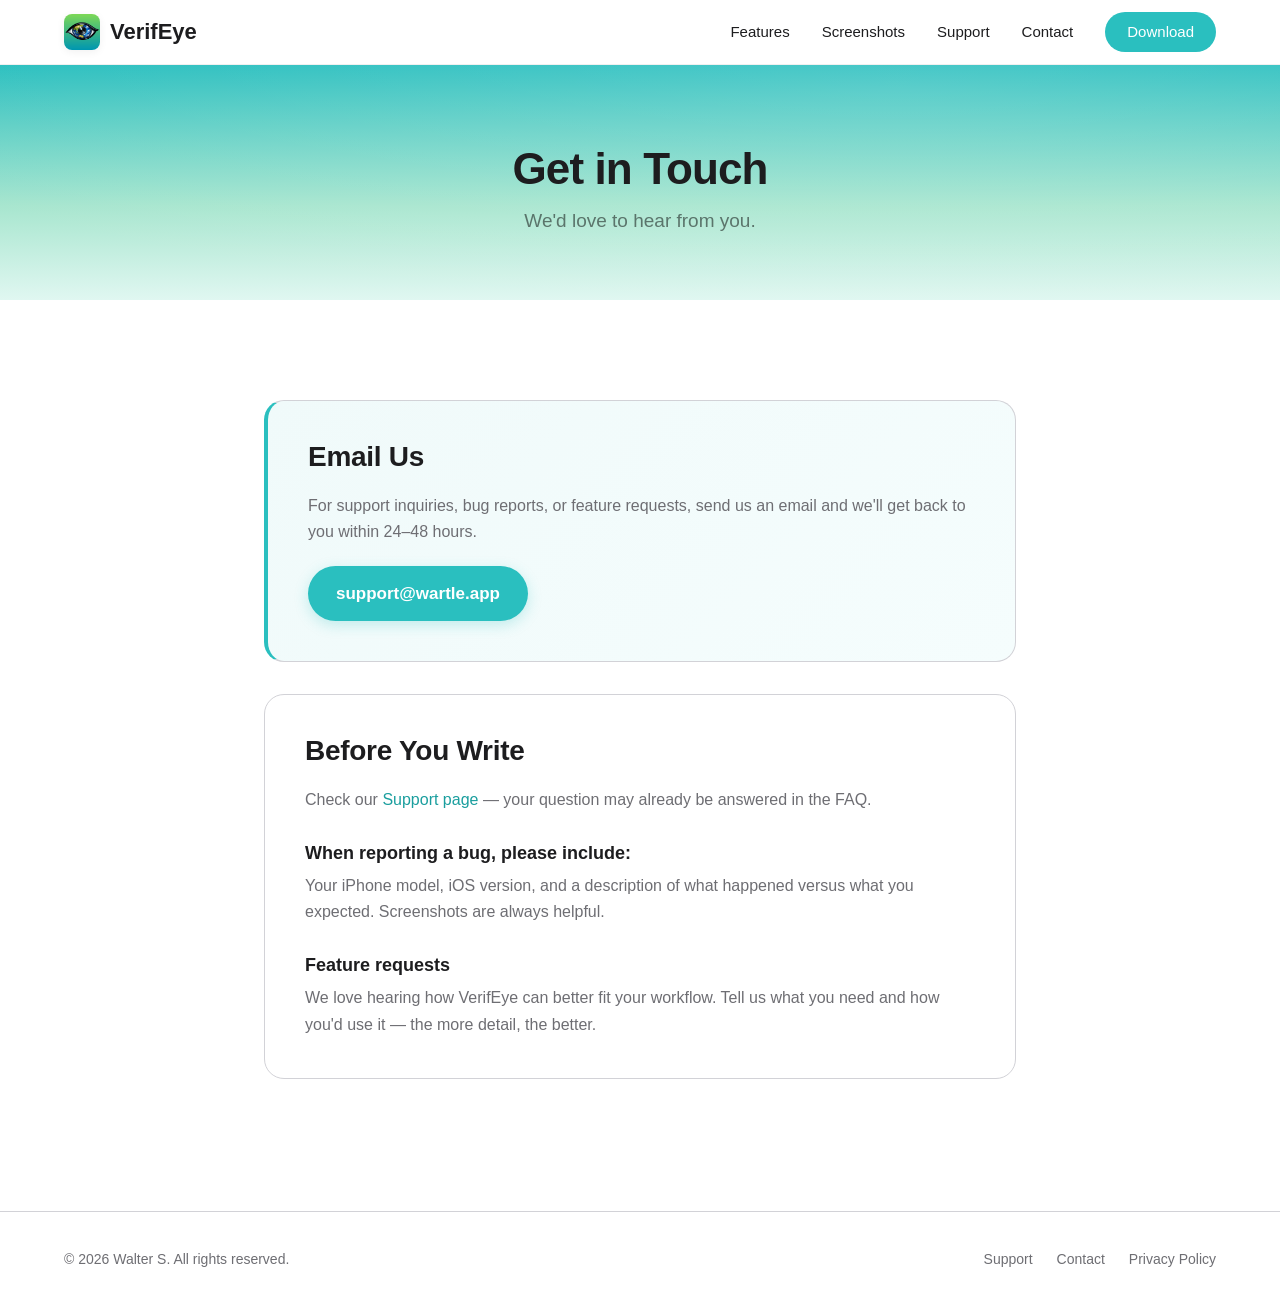
==== contact.html @ 5cfbc455 "Add VerifEye GitHub Pages site Landing page with hero, features grid, use cases, screenshot showcase" ====
<!DOCTYPE html>
<html lang="en">
<head>
    <meta charset="UTF-8">
    <meta name="viewport" content="width=device-width, initial-scale=1.0">
    <title>Contact — VerifEye</title>
    <meta name="description" content="Get in touch with the VerifEye team for support, bug reports, or feature requests.">
    <link rel="icon" type="image/png" href="images/icons/VerifEye AppIcon.png">
    <link rel="apple-touch-icon" href="images/icons/VerifEye AppIcon.png">
    <link rel="stylesheet" href="css/styles.css">
</head>
<body>

    <!-- Header -->
    <header class="header">
        <div class="header__inner">
            <a href="index.html" class="header__logo">
                <img src="images/icons/VerifEye AppIcon.png" alt="VerifEye icon">
                VerifEye
            </a>
            <nav class="header__nav">
                <a href="index.html#features">Features</a>
                <a href="index.html#showcase">Screenshots</a>
                <a href="support.html">Support</a>
                <a href="contact.html">Contact</a>
                <a href="index.html#download" class="header__cta">Download</a>
            </nav>
            <button class="header__hamburger" aria-label="Menu">
                <span></span>
                <span></span>
                <span></span>
            </button>
        </div>
    </header>

    <!-- Page Header -->
    <section class="page-header">
        <h1>Get in Touch</h1>
        <p>We'd love to hear from you.</p>
    </section>

    <!-- Content -->
    <section class="section">
        <div class="container--narrow">

            <div class="content-card contact-card fade-in">
                <h2>Email Us</h2>
                <p>For support inquiries, bug reports, or feature requests, send us an email and we'll get back to you within 24–48 hours.</p>
                <a href="mailto:support@wartle.app" class="btn btn-primary">support@wartle.app</a>
            </div>

            <div class="content-card fade-in">
                <h2>Before You Write</h2>
                <p>Check our <a href="support.html">Support page</a> — your question may already be answered in the FAQ.</p>
                <h3>When reporting a bug, please include:</h3>
                <p>Your iPhone model, iOS version, and a description of what happened versus what you expected. Screenshots are always helpful.</p>
                <h3>Feature requests</h3>
                <p>We love hearing how VerifEye can better fit your workflow. Tell us what you need and how you'd use it — the more detail, the better.</p>
            </div>

        </div>
    </section>

    <!-- Footer -->
    <footer class="footer">
        <div class="footer__inner">
            <p class="footer__copy">&copy; 2026 Walter S. All rights reserved.</p>
            <div class="footer__links">
                <a href="support.html">Support</a>
                <a href="contact.html">Contact</a>
                <a href="privacy.html">Privacy Policy</a>
            </div>
        </div>
    </footer>

    <script src="js/main.js"></script>
</body>
</html>
---- css/styles.css ----
/* ============================================
   VerifEye — GitHub Pages Site Styles
   ============================================ */

/* --- Design Tokens --- */
:root {
    --primary: #2ABFBF;
    --primary-dark: #1A9E9E;
    --primary-light: #7DD8C8;
    --accent: #F5C542;
    --gradient-hero: linear-gradient(180deg, #2ABFBF 0%, #58D5A8 40%, #A8E6CF 70%, #E0F7F1 100%);
    --gradient-cta: linear-gradient(135deg, #1A9E9E 0%, #2ABFBF 50%, #58D5A8 100%);
    --gradient-page: linear-gradient(180deg, #2ABFBF 0%, #A8E6CF 60%, #E0F7F1 100%);
    --text: #1d1d1f;
    --text-secondary: #6e6e73;
    --bg: #ffffff;
    --bg-secondary: #f5f5f7;
    --card-bg: #ffffff;
    --border: #d2d2d7;
    --max-width: 1200px;
    --content-width: 800px;
    --radius-sm: 12px;
    --radius-md: 20px;
    --radius-lg: 24px;
    --glass-bg: rgba(255, 255, 255, 0.72);
    --glass-blur: saturate(180%) blur(20px);
    --font: -apple-system, BlinkMacSystemFont, 'SF Pro Display', 'Segoe UI', Roboto, Helvetica, Arial, sans-serif;
    --shadow-sm: 0 2px 8px rgba(0, 0, 0, 0.06);
    --shadow-md: 0 8px 30px rgba(0, 0, 0, 0.1);
    --shadow-lg: 0 20px 60px rgba(0, 0, 0, 0.15);
    --shadow-glow: 0 0 40px rgba(42, 191, 191, 0.2);
}

/* --- Reset & Base --- */
*, *::before, *::after {
    box-sizing: border-box;
    margin: 0;
    padding: 0;
}

html {
    scroll-behavior: smooth;
}

body {
    font-family: var(--font);
    color: var(--text);
    background: var(--bg);
    line-height: 1.6;
    -webkit-font-smoothing: antialiased;
    -moz-osx-font-smoothing: grayscale;
    overflow-x: hidden;
}

img {
    max-width: 100%;
    height: auto;
    display: block;
}

a {
    color: var(--primary-dark);
    text-decoration: none;
    transition: color 0.3s, opacity 0.3s;
}

a:hover {
    opacity: 0.8;
}

/* --- Typography --- */
h1 {
    font-size: 56px;
    font-weight: 700;
    letter-spacing: -0.02em;
    line-height: 1.08;
}

h2 {
    font-size: 40px;
    font-weight: 700;
    letter-spacing: -0.01em;
    line-height: 1.15;
}

h3 {
    font-size: 22px;
    font-weight: 600;
    line-height: 1.3;
}

h4 {
    font-size: 18px;
    font-weight: 600;
    line-height: 1.4;
}

p {
    font-size: 17px;
    line-height: 1.65;
}

.text-secondary {
    color: var(--text-secondary);
}

/* --- Scroll Reveal Animation --- */
.fade-in {
    opacity: 0;
    transform: translateY(30px);
    transition: opacity 0.8s ease-out, transform 0.8s ease-out;
}

.fade-in.visible {
    opacity: 1;
    transform: translateY(0);
}

/* Stagger children */
.stagger-children .fade-in:nth-child(1) { transition-delay: 0s; }
.stagger-children .fade-in:nth-child(2) { transition-delay: 0.1s; }
.stagger-children .fade-in:nth-child(3) { transition-delay: 0.2s; }
.stagger-children .fade-in:nth-child(4) { transition-delay: 0.3s; }
.stagger-children .fade-in:nth-child(5) { transition-delay: 0.4s; }
.stagger-children .fade-in:nth-child(6) { transition-delay: 0.5s; }

/* --- Layout --- */
.container {
    max-width: var(--max-width);
    margin: 0 auto;
    padding: 0 24px;
}

.container--narrow {
    max-width: var(--content-width);
    margin: 0 auto;
    padding: 0 24px;
}

.section {
    padding: 100px 0;
}

/* --- Header --- */
.header {
    position: sticky;
    top: 0;
    z-index: 100;
    background: var(--glass-bg);
    -webkit-backdrop-filter: var(--glass-blur);
    backdrop-filter: var(--glass-blur);
    border-bottom: 1px solid rgba(0, 0, 0, 0.06);
    transition: box-shadow 0.3s, border-color 0.3s;
}

.header.scrolled {
    box-shadow: 0 1px 16px rgba(0, 0, 0, 0.1);
    border-bottom-color: transparent;
}

.header__inner {
    display: flex;
    align-items: center;
    justify-content: space-between;
    height: 64px;
    max-width: var(--max-width);
    margin: 0 auto;
    padding: 0 24px;
}

.header__logo {
    font-size: 22px;
    font-weight: 700;
    color: var(--text);
    display: flex;
    align-items: center;
    gap: 10px;
}

.header__logo:hover {
    opacity: 1;
}

.header__logo img {
    width: 36px;
    height: 36px;
    border-radius: 8px;
    box-shadow: var(--shadow-sm);
}

.header__nav {
    display: flex;
    align-items: center;
    gap: 32px;
}

.header__nav a {
    font-size: 15px;
    font-weight: 500;
    color: var(--text);
    position: relative;
}

.header__nav a:not(.header__cta)::after {
    content: '';
    position: absolute;
    bottom: -4px;
    left: 0;
    width: 0;
    height: 2px;
    background: var(--primary);
    border-radius: 1px;
    transition: width 0.3s;
}

.header__nav a:not(.header__cta):hover::after {
    width: 100%;
}

.header__nav a:hover {
    color: var(--primary-dark);
    opacity: 1;
}

.header__cta {
    background: var(--primary);
    color: #fff !important;
    padding: 8px 22px;
    border-radius: 980px;
    font-size: 15px;
    font-weight: 600;
    transition: background 0.3s, transform 0.2s, box-shadow 0.3s;
}

.header__cta:hover {
    background: var(--primary-dark);
    opacity: 1 !important;
    transform: scale(1.04);
    box-shadow: 0 4px 16px rgba(42, 191, 191, 0.3);
}

/* Hamburger */
.header__hamburger {
    display: none;
    flex-direction: column;
    gap: 5px;
    cursor: pointer;
    background: none;
    border: none;
    padding: 4px;
}

.header__hamburger span {
    display: block;
    width: 22px;
    height: 2px;
    background: var(--text);
    border-radius: 2px;
    transition: transform 0.3s, opacity 0.3s;
}

/* --- Hero --- */
.hero {
    background: var(--gradient-hero);
    text-align: center;
    padding: 100px 24px 80px;
    overflow: hidden;
    position: relative;
}

.hero::before {
    content: '';
    position: absolute;
    top: -50%;
    left: -50%;
    width: 200%;
    height: 200%;
    background: radial-gradient(ellipse at 30% 20%, rgba(255, 255, 255, 0.2) 0%, transparent 60%);
    pointer-events: none;
}

.hero__badge {
    display: inline-flex;
    align-items: center;
    gap: 8px;
    background: rgba(255, 255, 255, 0.4);
    border: 1px solid rgba(255, 255, 255, 0.6);
    border-radius: 980px;
    padding: 6px 18px;
    font-size: 14px;
    font-weight: 600;
    color: var(--text);
    margin-bottom: 24px;
    backdrop-filter: blur(10px);
    -webkit-backdrop-filter: blur(10px);
}

.hero h1 {
    max-width: 720px;
    margin: 0 auto 20px;
    position: relative;
}

.hero__subtitle {
    font-size: 22px;
    color: rgba(0, 0, 0, 0.6);
    max-width: 580px;
    margin: 0 auto 44px;
    line-height: 1.5;
}

.hero__actions {
    display: flex;
    gap: 16px;
    justify-content: center;
    align-items: center;
    margin-bottom: 64px;
    flex-wrap: wrap;
}

.hero__image-wrapper {
    position: relative;
    display: inline-block;
}

.hero__image {
    max-width: 340px;
    margin: 0 auto;
    border-radius: var(--radius-lg);
    box-shadow: var(--shadow-lg), var(--shadow-glow);
    position: relative;
    z-index: 1;
}

.hero__image-glow {
    position: absolute;
    top: 10%;
    left: -20%;
    right: -20%;
    bottom: -10%;
    background: radial-gradient(ellipse, rgba(42, 191, 191, 0.25) 0%, transparent 70%);
    z-index: 0;
    filter: blur(40px);
}

/* --- Buttons --- */
.btn {
    display: inline-flex;
    align-items: center;
    justify-content: center;
    gap: 8px;
    padding: 14px 28px;
    border-radius: 980px;
    font-size: 17px;
    font-weight: 600;
    cursor: pointer;
    border: none;
    transition: all 0.3s;
    text-decoration: none;
}

.btn-primary {
    background: var(--primary);
    color: #fff;
    box-shadow: 0 4px 14px rgba(42, 191, 191, 0.25);
}

.btn-primary:hover {
    background: var(--primary-dark);
    opacity: 1;
    transform: translateY(-2px);
    box-shadow: 0 6px 20px rgba(42, 191, 191, 0.35);
}

.btn-secondary {
    background: rgba(255, 255, 255, 0.5);
    color: var(--text);
    border: 2px solid rgba(0, 0, 0, 0.15);
    backdrop-filter: blur(10px);
    -webkit-backdrop-filter: blur(10px);
}

.btn-secondary:hover {
    background: rgba(255, 255, 255, 0.8);
    border-color: rgba(0, 0, 0, 0.3);
    opacity: 1;
}

.btn-appstore {
    display: inline-block;
    transition: transform 0.3s, box-shadow 0.3s;
    border-radius: 13px;
}

.btn-appstore:hover {
    transform: scale(1.05);
    opacity: 1;
}

.btn-appstore img {
    height: 52px;
}

/* --- Features --- */
.features {
    background: var(--bg);
}

.features__heading {
    text-align: center;
    margin-bottom: 64px;
}

.features__heading p {
    color: var(--text-secondary);
    margin-top: 12px;
    font-size: 19px;
}

.features__grid {
    display: grid;
    grid-template-columns: repeat(auto-fit, minmax(320px, 1fr));
    gap: 20px;
}

.feature-card {
    background: var(--card-bg);
    border: 1px solid var(--border);
    border-radius: var(--radius-md);
    padding: 36px;
    transition: transform 0.4s ease, box-shadow 0.4s ease, border-color 0.4s ease;
    position: relative;
    overflow: hidden;
}

.feature-card::before {
    content: '';
    position: absolute;
    top: 0;
    left: 0;
    right: 0;
    height: 3px;
    background: linear-gradient(90deg, var(--primary), var(--primary-light));
    opacity: 0;
    transition: opacity 0.4s;
}

.feature-card:hover {
    transform: translateY(-6px);
    box-shadow: 0 16px 48px rgba(0, 0, 0, 0.1);
    border-color: rgba(42, 191, 191, 0.3);
}

.feature-card:hover::before {
    opacity: 1;
}

.feature-card__icon {
    font-size: 44px;
    margin-bottom: 18px;
    display: block;
}

.feature-card h3 {
    margin-bottom: 10px;
}

.feature-card p {
    color: var(--text-secondary);
    font-size: 15px;
    line-height: 1.65;
}

/* --- Use Cases --- */
.use-cases {
    background: var(--bg-secondary);
    position: relative;
}

.use-cases__heading {
    text-align: center;
    margin-bottom: 16px;
}

.use-cases__subtitle {
    text-align: center;
    color: var(--text-secondary);
    font-size: 19px;
    margin-bottom: 48px;
    max-width: 600px;
    margin-left: auto;
    margin-right: auto;
}

.use-cases__grid {
    display: flex;
    flex-wrap: wrap;
    gap: 12px;
    justify-content: center;
    max-width: 820px;
    margin: 0 auto;
}

.use-case-tag {
    background: var(--card-bg);
    border: 1px solid var(--border);
    border-radius: 980px;
    padding: 14px 26px;
    font-size: 15px;
    font-weight: 500;
    display: flex;
    align-items: center;
    gap: 10px;
    transition: all 0.3s;
    cursor: default;
}

.use-case-tag:hover {
    border-color: var(--primary);
    box-shadow: 0 4px 16px rgba(42, 191, 191, 0.15);
    transform: translateY(-2px);
    background: #f0fafa;
}

.use-case-tag__icon {
    font-size: 20px;
}

/* --- Screenshot Showcase --- */
.showcase {
    background: var(--bg);
}

.showcase__heading {
    text-align: center;
    margin-bottom: 64px;
}

.showcase__heading p {
    color: var(--text-secondary);
    margin-top: 12px;
    font-size: 19px;
}

.showcase__grid {
    display: grid;
    grid-template-columns: repeat(3, 1fr);
    gap: 40px;
    max-width: 960px;
    margin: 0 auto;
    align-items: start;
}

.showcase__item {
    text-align: center;
    transition: transform 0.4s ease;
}

.showcase__item:hover {
    transform: translateY(-8px);
}

.showcase__item img {
    width: 100%;
    max-width: 280px;
    margin: 0 auto;
    border-radius: var(--radius-md);
    box-shadow: var(--shadow-md);
    transition: box-shadow 0.4s;
}

.showcase__item:hover img {
    box-shadow: var(--shadow-lg), var(--shadow-glow);
}

.showcase__item p {
    margin-top: 20px;
    font-weight: 600;
    font-size: 16px;
    color: var(--text);
}

.showcase__item .showcase__caption {
    font-weight: 400;
    font-size: 14px;
    color: var(--text-secondary);
    margin-top: 4px;
}

/* --- CTA Section --- */
.cta-section {
    background: var(--gradient-cta);
    text-align: center;
    padding: 100px 24px;
    position: relative;
    overflow: hidden;
}

.cta-section::before {
    content: '';
    position: absolute;
    top: -40%;
    right: -20%;
    width: 60%;
    height: 180%;
    background: radial-gradient(ellipse, rgba(255, 255, 255, 0.1) 0%, transparent 60%);
    pointer-events: none;
}

.cta-section h2 {
    color: #fff;
    margin-bottom: 12px;
    position: relative;
}

.cta-section p {
    color: rgba(255, 255, 255, 0.85);
    margin-bottom: 36px;
    font-size: 19px;
    position: relative;
}

/* --- Footer --- */
.footer {
    border-top: 1px solid var(--border);
    padding: 36px 0;
    background: var(--bg);
}

.footer__inner {
    display: flex;
    align-items: center;
    justify-content: space-between;
    max-width: var(--max-width);
    margin: 0 auto;
    padding: 0 24px;
}

.footer__copy {
    font-size: 14px;
    color: var(--text-secondary);
}

.footer__links {
    display: flex;
    gap: 24px;
}

.footer__links a {
    font-size: 14px;
    color: var(--text-secondary);
    transition: color 0.3s;
}

.footer__links a:hover {
    color: var(--primary-dark);
    opacity: 1;
}

/* --- Page Header (inner pages) --- */
.page-header {
    background: var(--gradient-page);
    text-align: center;
    padding: 80px 24px 64px;
    position: relative;
    overflow: hidden;
}

.page-header::before {
    content: '';
    position: absolute;
    top: -50%;
    left: -50%;
    width: 200%;
    height: 200%;
    background: radial-gradient(ellipse at 60% 30%, rgba(255, 255, 255, 0.15) 0%, transparent 50%);
    pointer-events: none;
}

.page-header h1 {
    font-size: 44px;
    margin-bottom: 12px;
    position: relative;
}

.page-header p {
    color: rgba(0, 0, 0, 0.5);
    font-size: 19px;
    position: relative;
}

/* --- Content Card (support, contact, privacy) --- */
.content-card {
    background: var(--card-bg);
    border: 1px solid var(--border);
    border-radius: var(--radius-md);
    padding: 40px;
    margin-bottom: 32px;
    transition: box-shadow 0.3s;
}

.content-card:hover {
    box-shadow: var(--shadow-sm);
}

.content-card h2 {
    font-size: 28px;
    margin-bottom: 20px;
}

.content-card h3 {
    font-size: 18px;
    margin-top: 28px;
    margin-bottom: 8px;
}

.content-card p {
    color: var(--text-secondary);
    font-size: 16px;
}

.content-card p + p {
    margin-top: 12px;
}

/* Contact highlight card */
.contact-card {
    border-left: 4px solid var(--primary);
    background: linear-gradient(135deg, #f0fafa 0%, #f5fdfd 100%);
}

.contact-card .btn {
    margin-top: 20px;
}

/* --- FAQ --- */
.faq-item {
    padding: 24px 0;
    border-bottom: 1px solid var(--border);
}

.faq-item:last-child {
    border-bottom: none;
    padding-bottom: 0;
}

.faq-item:first-child {
    padding-top: 0;
}

.faq-item h3 {
    margin-bottom: 8px;
    font-size: 17px;
    color: var(--text);
}

.faq-item p {
    font-size: 15px;
}

/* --- Privacy Summary --- */
.privacy-summary {
    background: linear-gradient(135deg, #f0fafa 0%, #e8f8f0 100%);
    border: 1px solid rgba(42, 191, 191, 0.25);
    border-radius: var(--radius-md);
    padding: 36px;
    margin-bottom: 40px;
}

.privacy-summary ul {
    list-style: none;
    padding: 0;
}

.privacy-summary li {
    padding: 10px 0;
    font-size: 16px;
    display: flex;
    align-items: flex-start;
    gap: 12px;
}

.privacy-summary li::before {
    content: "\2713";
    color: var(--primary-dark);
    font-weight: 700;
    font-size: 18px;
    flex-shrink: 0;
    background: rgba(42, 191, 191, 0.1);
    border-radius: 50%;
    width: 28px;
    height: 28px;
    display: flex;
    align-items: center;
    justify-content: center;
}

/* --- Privacy Policy Sections --- */
.policy-section {
    margin-bottom: 32px;
}

.policy-section h2 {
    font-size: 22px;
    margin-bottom: 12px;
    padding-top: 16px;
}

.policy-section ul {
    padding-left: 20px;
    margin-top: 8px;
}

.policy-section li {
    font-size: 15px;
    color: var(--text-secondary);
    margin-bottom: 6px;
    line-height: 1.6;
}

/* --- Responsive --- */
@media (max-width: 768px) {
    h1 {
        font-size: 36px;
    }

    h2 {
        font-size: 30px;
    }

    .hero {
        padding: 60px 24px 60px;
    }

    .hero__subtitle {
        font-size: 18px;
    }

    .hero__image {
        max-width: 260px;
    }

    .section {
        padding: 64px 0;
    }

    /* Mobile nav */
    .header__nav {
        display: none;
        position: absolute;
        top: 64px;
        left: 0;
        right: 0;
        flex-direction: column;
        background: var(--glass-bg);
        -webkit-backdrop-filter: var(--glass-blur);
        backdrop-filter: var(--glass-blur);
        padding: 20px 24px;
        gap: 16px;
        border-bottom: 1px solid rgba(0, 0, 0, 0.08);
        box-shadow: 0 8px 30px rgba(0, 0, 0, 0.08);
    }

    .header__nav.open {
        display: flex;
    }

    .header__hamburger {
        display: flex;
    }

    .header__hamburger.active span:nth-child(1) {
        transform: rotate(45deg) translate(5px, 5px);
    }

    .header__hamburger.active span:nth-child(2) {
        opacity: 0;
    }

    .header__hamburger.active span:nth-child(3) {
        transform: rotate(-45deg) translate(5px, -5px);
    }

    .header__nav a:not(.header__cta)::after {
        display: none;
    }

    /* Features */
    .features__grid {
        grid-template-columns: 1fr;
    }

    /* Showcase */
    .showcase__grid {
        grid-template-columns: 1fr;
        gap: 48px;
    }

    .showcase__item img {
        max-width: 240px;
    }

    .page-header {
        padding: 60px 24px 40px;
    }

    .page-header h1 {
        font-size: 32px;
    }

    /* Footer */
    .footer__inner {
        flex-direction: column;
        gap: 16px;
        text-align: center;
    }

    /* Content cards */
    .content-card {
        padding: 24px;
    }

    /* Disable stagger on mobile for snappier feel */
    .stagger-children .fade-in:nth-child(n) {
        transition-delay: 0s;
    }
}

@media (max-width: 480px) {
    h1 {
        font-size: 30px;
    }

    .hero__actions {
        flex-direction: column;
    }

    .use-cases__grid {
        gap: 8px;
    }

    .use-case-tag {
        padding: 10px 18px;
        font-size: 14px;
    }

    .privacy-summary {
        padding: 24px;
    }
}
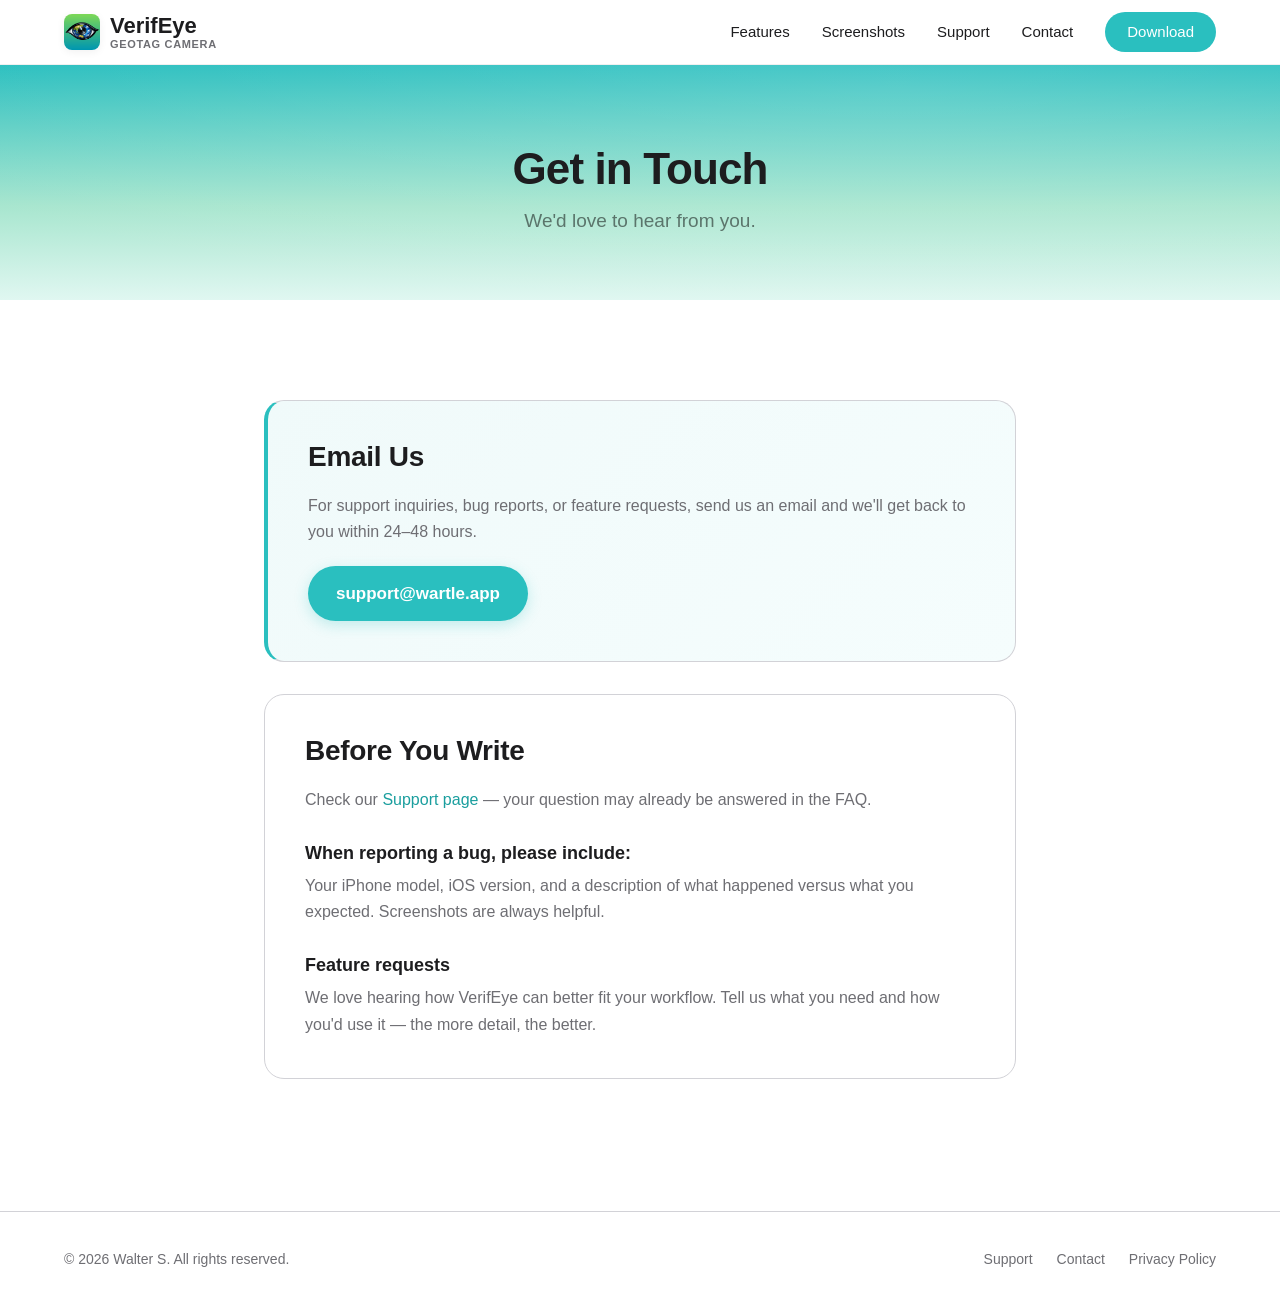
==== commit 3ff80477: "Update site titles and descriptions to include "Geotag Camera"; enhance header logo structure and ad" ====
--- a/contact.html
+++ b/contact.html
@@ -3,7 +3,7 @@
 <head>
     <meta charset="UTF-8">
     <meta name="viewport" content="width=device-width, initial-scale=1.0">
-    <title>Contact — VerifEye</title>
+    <title>Contact — VerifEye: Geotag Camera</title>
     <meta name="description" content="Get in touch with the VerifEye team for support, bug reports, or feature requests.">
     <link rel="icon" type="image/png" href="images/icons/VerifEye AppIcon.png">
     <link rel="apple-touch-icon" href="images/icons/VerifEye AppIcon.png">
@@ -14,9 +14,12 @@
     <!-- Header -->
     <header class="header">
         <div class="header__inner">
-            <a href="index.html" class="header__logo">
-                <img src="images/icons/VerifEye AppIcon.png" alt="VerifEye icon">
-                VerifEye
+            <a href="index.html" class="header__logo" aria-label="VerifEye: Geotag Camera — Home">
+                <img src="images/icons/VerifEye AppIcon.png" alt="" width="36" height="36">
+                <span class="header__logo-text">
+                    <span class="header__logo-title">VerifEye</span>
+                    <span class="header__logo-subtitle">Geotag Camera</span>
+                </span>
             </a>
             <nav class="header__nav">
                 <a href="index.html#features">Features</a>
--- a/css/styles.css
+++ b/css/styles.css
@@ -186,6 +186,86 @@
     height: 36px;
     border-radius: 8px;
     box-shadow: var(--shadow-sm);
+    flex-shrink: 0;
+}
+
+.header__logo-text {
+    display: flex;
+    flex-direction: column;
+    align-items: flex-start;
+    line-height: 1.15;
+}
+
+.header__logo-title {
+    font-size: 22px;
+    font-weight: 700;
+    color: var(--text);
+}
+
+.header__logo-subtitle {
+    font-size: 11px;
+    font-weight: 600;
+    letter-spacing: 0.06em;
+    text-transform: uppercase;
+    color: var(--text-secondary);
+}
+
+/* --- Image load placeholders --- */
+@keyframes media-shimmer {
+    0% { background-position: 200% 0; }
+    100% { background-position: -200% 0; }
+}
+
+.media-skeleton {
+    position: relative;
+    overflow: hidden;
+    background: linear-gradient(
+        105deg,
+        #dbe8e5 0%,
+        #eef6f4 42%,
+        #dbe8e5 88%
+    );
+    background-size: 200% 100%;
+    animation: media-shimmer 1.35s ease-in-out infinite;
+}
+
+.media-skeleton--hero {
+    display: block;
+    max-width: 340px;
+    margin: 0 auto;
+    border-radius: var(--radius-lg);
+}
+
+.media-skeleton--phone {
+    width: 100%;
+    max-width: 280px;
+    margin: 0 auto;
+    border-radius: var(--radius-md);
+}
+
+.media-skeleton.is-loaded {
+    animation: none;
+    background: transparent;
+}
+
+.media-skeleton__img {
+    position: relative;
+    z-index: 1;
+    width: 100%;
+    height: auto;
+    opacity: 0;
+    transition: opacity 0.45s ease;
+}
+
+.media-skeleton.is-loaded .media-skeleton__img {
+    opacity: 1;
+}
+
+@media (prefers-reduced-motion: reduce) {
+    .media-skeleton {
+        animation: none;
+        background: var(--bg-secondary);
+    }
 }
 
 .header__nav {
@@ -560,7 +640,7 @@
     transform: translateY(-8px);
 }
 
-.showcase__item img {
+.showcase__item .media-skeleton__img {
     width: 100%;
     max-width: 280px;
     margin: 0 auto;
@@ -569,7 +649,7 @@
     transition: box-shadow 0.4s;
 }
 
-.showcase__item:hover img {
+.showcase__item:hover .media-skeleton__img {
     box-shadow: var(--shadow-lg), var(--shadow-glow);
 }
 
@@ -618,6 +698,13 @@
     margin-bottom: 36px;
     font-size: 19px;
     position: relative;
+}
+
+.cta-section__badges {
+    display: flex;
+    justify-content: center;
+    gap: 16px;
+    flex-wrap: wrap;
 }
 
 /* --- Footer --- */
@@ -896,7 +983,7 @@
         gap: 48px;
     }
 
-    .showcase__item img {
+    .showcase__item .media-skeleton__img {
         max-width: 240px;
     }
 
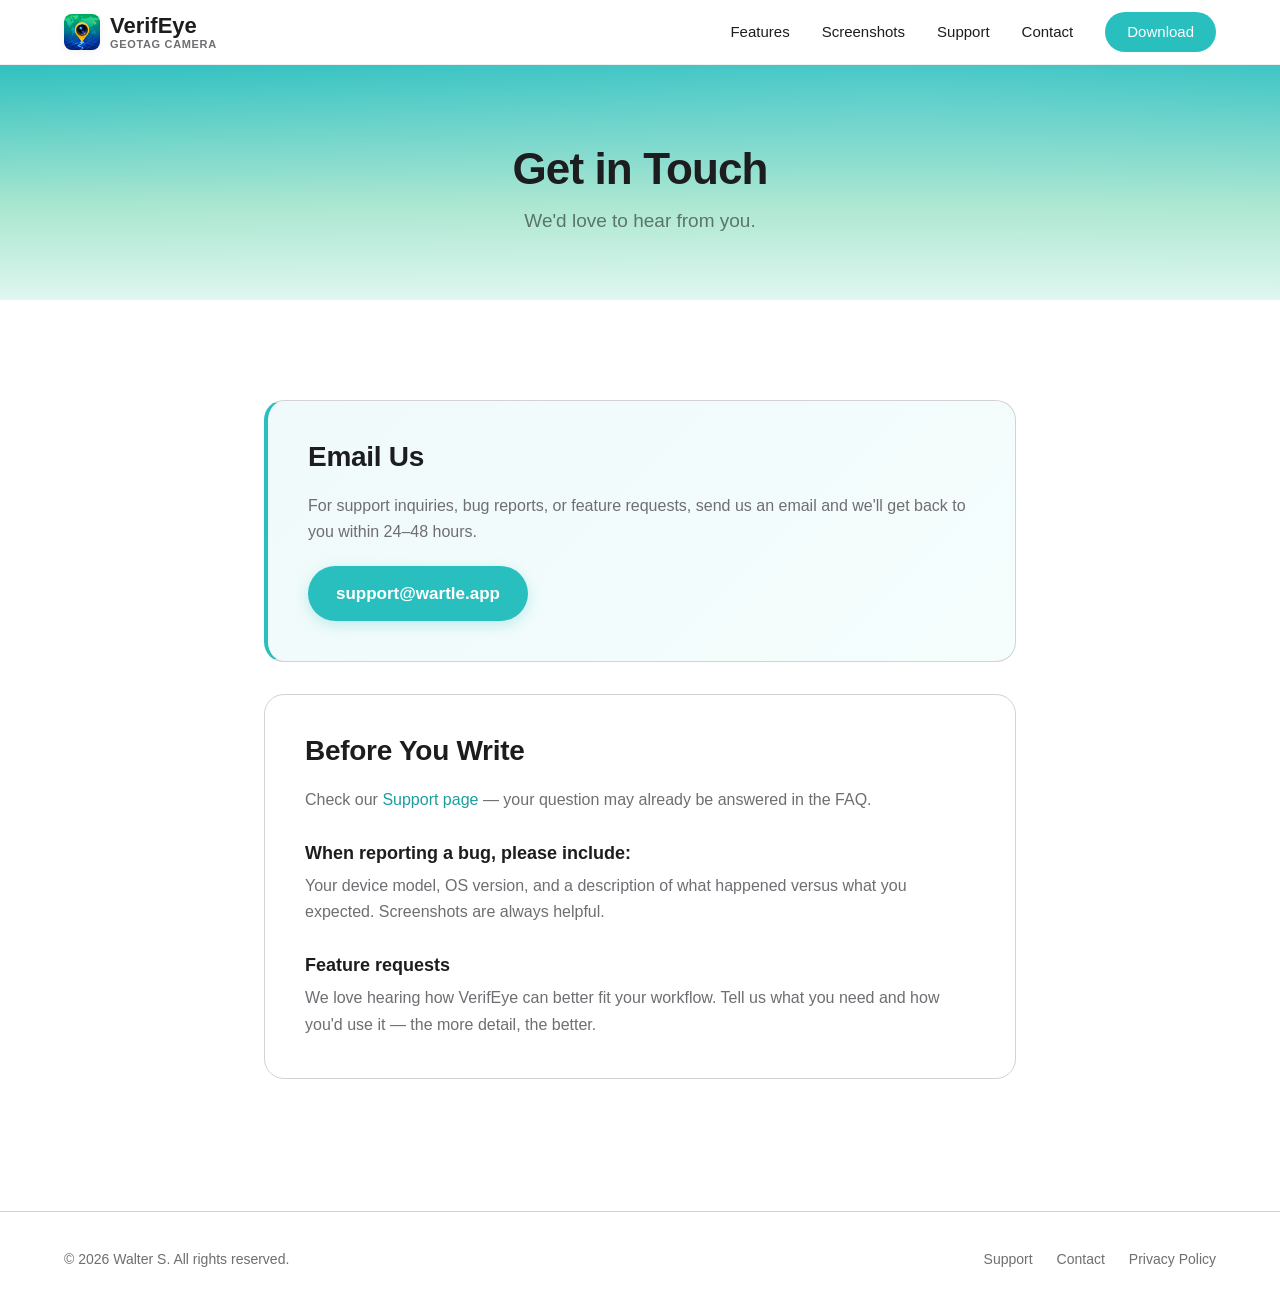
==== commit e45844a1: "Site refresh for app v1.5.5: name, icons, features, privacy - Rename to "VerifEye: GeoTag Camera" (c" ====
--- a/contact.html
+++ b/contact.html
@@ -3,10 +3,11 @@
 <head>
     <meta charset="UTF-8">
     <meta name="viewport" content="width=device-width, initial-scale=1.0">
-    <title>Contact — VerifEye: Geotag Camera</title>
+    <title>Contact — VerifEye: GeoTag Camera</title>
     <meta name="description" content="Get in touch with the VerifEye team for support, bug reports, or feature requests.">
-    <link rel="icon" type="image/png" href="images/icons/VerifEye AppIcon.png">
-    <link rel="apple-touch-icon" href="images/icons/VerifEye AppIcon.png">
+    <link rel="icon" type="image/png" href="images/icons/default.png">
+    <link rel="icon" type="image/png" href="images/icons/dark.png" media="(prefers-color-scheme: dark)">
+    <link rel="apple-touch-icon" href="images/icons/default.png">
     <link rel="stylesheet" href="css/styles.css">
 </head>
 <body>
@@ -14,11 +15,11 @@
     <!-- Header -->
     <header class="header">
         <div class="header__inner">
-            <a href="index.html" class="header__logo" aria-label="VerifEye: Geotag Camera — Home">
-                <img src="images/icons/VerifEye AppIcon.png" alt="" width="36" height="36">
+            <a href="index.html" class="header__logo" aria-label="VerifEye: GeoTag Camera — Home">
+                <img src="images/icons/default.png" alt="" width="36" height="36">
                 <span class="header__logo-text">
                     <span class="header__logo-title">VerifEye</span>
-                    <span class="header__logo-subtitle">Geotag Camera</span>
+                    <span class="header__logo-subtitle">GeoTag Camera</span>
                 </span>
             </a>
             <nav class="header__nav">
@@ -56,7 +57,7 @@
                 <h2>Before You Write</h2>
                 <p>Check our <a href="support.html">Support page</a> — your question may already be answered in the FAQ.</p>
                 <h3>When reporting a bug, please include:</h3>
-                <p>Your iPhone model, iOS version, and a description of what happened versus what you expected. Screenshots are always helpful.</p>
+                <p>Your device model, OS version, and a description of what happened versus what you expected. Screenshots are always helpful.</p>
                 <h3>Feature requests</h3>
                 <p>We love hearing how VerifEye can better fit your workflow. Tell us what you need and how you'd use it — the more detail, the better.</p>
             </div>
--- a/css/styles.css
+++ b/css/styles.css
@@ -123,6 +123,9 @@
 .stagger-children .fade-in:nth-child(4) { transition-delay: 0.3s; }
 .stagger-children .fade-in:nth-child(5) { transition-delay: 0.4s; }
 .stagger-children .fade-in:nth-child(6) { transition-delay: 0.5s; }
+.stagger-children .fade-in:nth-child(7) { transition-delay: 0.6s; }
+.stagger-children .fade-in:nth-child(8) { transition-delay: 0.7s; }
+.stagger-children .fade-in:nth-child(9) { transition-delay: 0.8s; }
 
 /* --- Layout --- */
 .container {
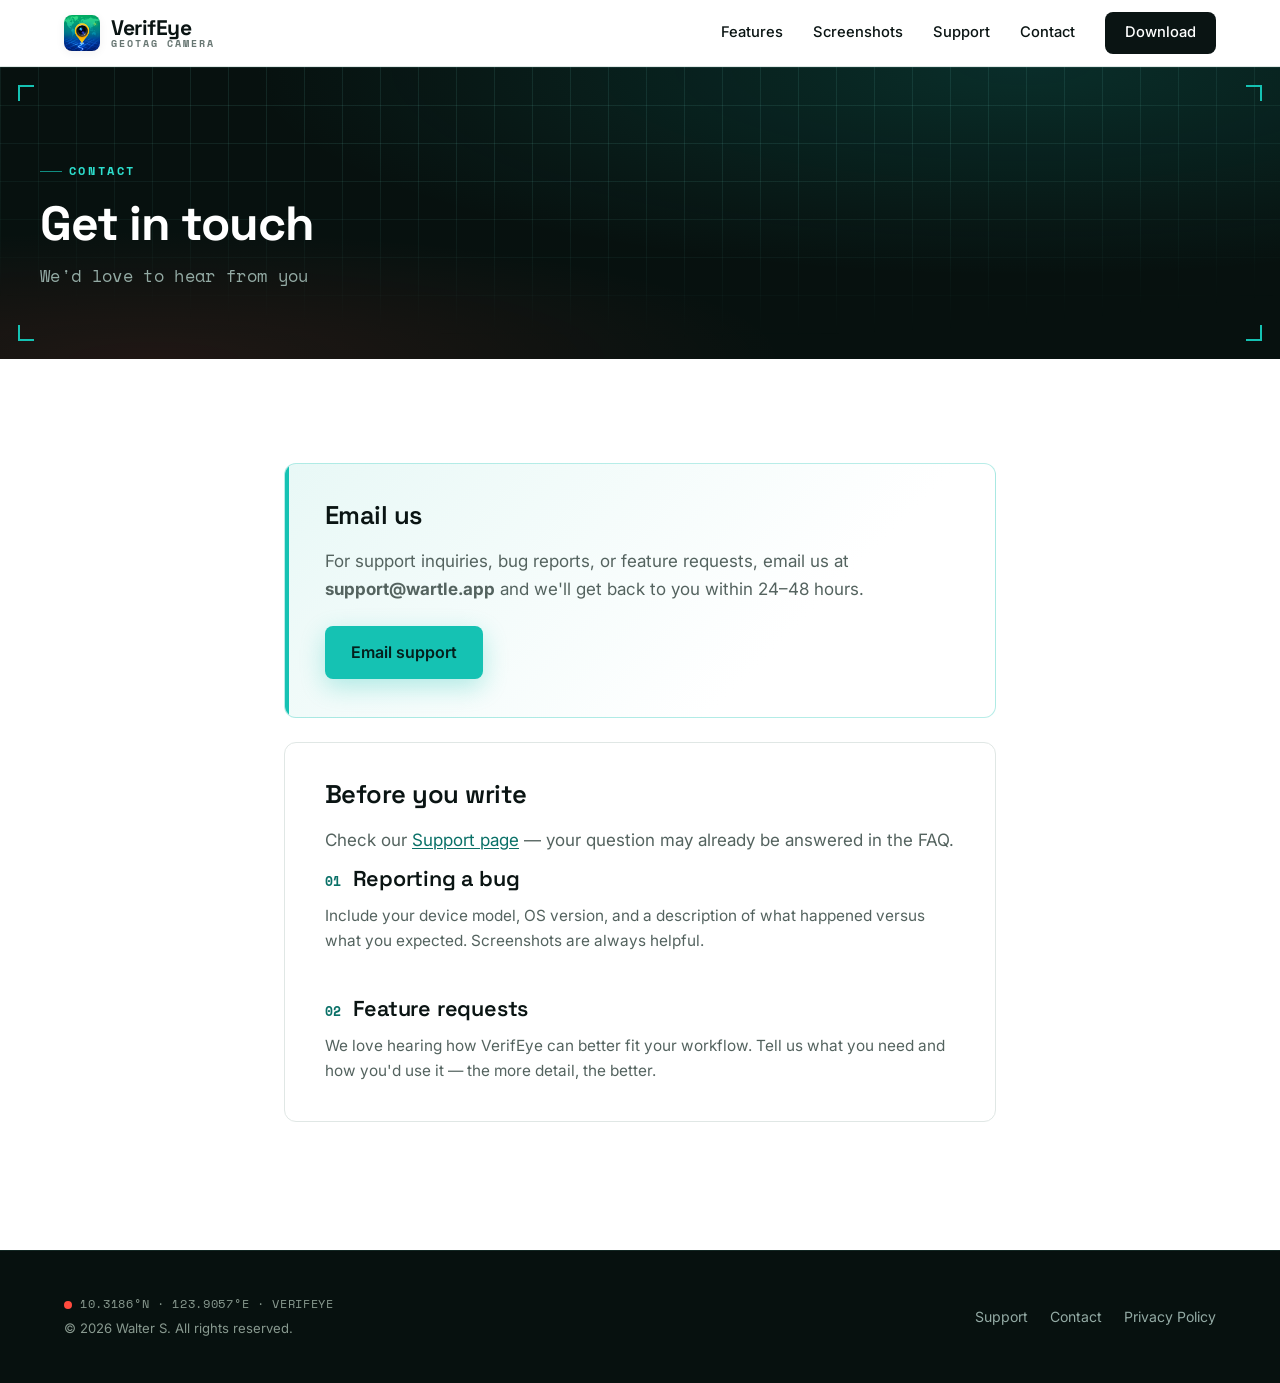
==== commit 1d4c5ae8: "Redesign site with geotag-instrument identity and verified-capture hero - New "viewfinder/instrument" ====
--- a/contact.html
+++ b/contact.html
@@ -8,7 +8,11 @@
     <link rel="icon" type="image/png" href="images/icons/default.png">
     <link rel="icon" type="image/png" href="images/icons/dark.png" media="(prefers-color-scheme: dark)">
     <link rel="apple-touch-icon" href="images/icons/default.png">
+    <link rel="preconnect" href="https://fonts.googleapis.com">
+    <link rel="preconnect" href="https://fonts.gstatic.com" crossorigin>
+    <link rel="stylesheet" href="https://fonts.googleapis.com/css2?family=Inter:wght@400;500;600;700&family=Space+Grotesk:wght@500;600;700&family=Space+Mono:wght@400;700&display=swap">
     <link rel="stylesheet" href="css/styles.css">
+    <script>document.documentElement.classList.add('js');</script>
 </head>
 <body>
 
@@ -22,14 +26,14 @@
                     <span class="header__logo-subtitle">GeoTag Camera</span>
                 </span>
             </a>
-            <nav class="header__nav">
+            <nav class="header__nav" id="site-nav" aria-label="Primary">
                 <a href="index.html#features">Features</a>
                 <a href="index.html#showcase">Screenshots</a>
                 <a href="support.html">Support</a>
                 <a href="contact.html">Contact</a>
                 <a href="index.html#download" class="header__cta">Download</a>
             </nav>
-            <button class="header__hamburger" aria-label="Menu">
+            <button class="header__hamburger" aria-label="Open menu" aria-expanded="false" aria-controls="site-nav">
                 <span></span>
                 <span></span>
                 <span></span>
@@ -39,27 +43,39 @@
 
     <!-- Page Header -->
     <section class="page-header">
-        <h1>Get in Touch</h1>
-        <p>We'd love to hear from you.</p>
+        <div class="page-header__grid"></div>
+        <span class="corner corner--tl"></span>
+        <span class="corner corner--tr"></span>
+        <span class="corner corner--bl"></span>
+        <span class="corner corner--br"></span>
+        <div class="page-header__inner">
+            <span class="mono-label">Contact</span>
+            <h1>Get in touch</h1>
+            <p>We'd love to hear from you</p>
+        </div>
     </section>
 
     <!-- Content -->
-    <section class="section">
+    <section class="section page-body">
         <div class="container--narrow">
 
             <div class="content-card contact-card fade-in">
-                <h2>Email Us</h2>
-                <p>For support inquiries, bug reports, or feature requests, send us an email and we'll get back to you within 24–48 hours.</p>
-                <a href="mailto:support@wartle.app" class="btn btn-primary">support@wartle.app</a>
+                <h2>Email us</h2>
+                <p>For support inquiries, bug reports, or feature requests, email us at <strong>support@wartle.app</strong> and we'll get back to you within 24–48 hours.</p>
+                <a href="mailto:support@wartle.app" class="btn btn-primary">Email support</a>
             </div>
 
             <div class="content-card fade-in">
-                <h2>Before You Write</h2>
+                <h2>Before you write</h2>
                 <p>Check our <a href="support.html">Support page</a> — your question may already be answered in the FAQ.</p>
-                <h3>When reporting a bug, please include:</h3>
-                <p>Your device model, OS version, and a description of what happened versus what you expected. Screenshots are always helpful.</p>
-                <h3>Feature requests</h3>
-                <p>We love hearing how VerifEye can better fit your workflow. Tell us what you need and how you'd use it — the more detail, the better.</p>
+                <div class="policy-section">
+                    <h3><span class="sct">01</span> Reporting a bug</h3>
+                    <p>Include your device model, OS version, and a description of what happened versus what you expected. Screenshots are always helpful.</p>
+                </div>
+                <div class="policy-section">
+                    <h3><span class="sct">02</span> Feature requests</h3>
+                    <p>We love hearing how VerifEye can better fit your workflow. Tell us what you need and how you'd use it — the more detail, the better.</p>
+                </div>
             </div>
 
         </div>
@@ -68,7 +84,10 @@
     <!-- Footer -->
     <footer class="footer">
         <div class="footer__inner">
-            <p class="footer__copy">&copy; 2026 Walter S. All rights reserved.</p>
+            <div>
+                <div class="footer__coords"><span class="rec-dot"></span> 10.3186°N · 123.9057°E · VERIFEYE</div>
+                <p class="footer__copy">&copy; 2026 Walter S. All rights reserved.</p>
+            </div>
             <div class="footer__links">
                 <a href="support.html">Support</a>
                 <a href="contact.html">Contact</a>
--- a/css/styles.css
+++ b/css/styles.css
@@ -1,34 +1,70 @@
-/* ============================================
-   VerifEye — GitHub Pages Site Styles
-   ============================================ */
+/* ==========================================================================
+   VerifEye: GeoTag Camera — Site Styles
+   Identity: "Geotag instrument / viewfinder" — the site mirrors the app's
+   own burned-in-metadata output.
+   HUD convention: teal = locked / verified · red = live / REC (the maker).
+   Type: Space Grotesk (display) · Space Mono (data) · Inter (body).
+   ========================================================================== */
 
 /* --- Design Tokens --- */
 :root {
-    --primary: #2ABFBF;
-    --primary-dark: #1A9E9E;
-    --primary-light: #7DD8C8;
-    --accent: #F5C542;
-    --gradient-hero: linear-gradient(180deg, #2ABFBF 0%, #58D5A8 40%, #A8E6CF 70%, #E0F7F1 100%);
-    --gradient-cta: linear-gradient(135deg, #1A9E9E 0%, #2ABFBF 50%, #58D5A8 100%);
-    --gradient-page: linear-gradient(180deg, #2ABFBF 0%, #A8E6CF 60%, #E0F7F1 100%);
-    --text: #1d1d1f;
-    --text-secondary: #6e6e73;
-    --bg: #ffffff;
-    --bg-secondary: #f5f5f7;
-    --card-bg: #ffffff;
-    --border: #d2d2d7;
-    --max-width: 1200px;
-    --content-width: 800px;
-    --radius-sm: 12px;
-    --radius-md: 20px;
-    --radius-lg: 24px;
-    --glass-bg: rgba(255, 255, 255, 0.72);
-    --glass-blur: saturate(180%) blur(20px);
-    --font: -apple-system, BlinkMacSystemFont, 'SF Pro Display', 'Segoe UI', Roboto, Helvetica, Arial, sans-serif;
-    --shadow-sm: 0 2px 8px rgba(0, 0, 0, 0.06);
-    --shadow-md: 0 8px 30px rgba(0, 0, 0, 0.1);
-    --shadow-lg: 0 20px 60px rgba(0, 0, 0, 0.15);
-    --shadow-glow: 0 0 40px rgba(42, 191, 191, 0.2);
+    /* Verified teal — GPS lock, authenticity */
+    --verified: #15C2B3;
+    --verified-bright: #2DE0CF;
+    --verified-deep: #097067;
+    --verified-soft: #E8F8F6;
+
+    /* Live red — REC, active, the maker's mark */
+    --live: #FF4B3E;
+    --live-deep: #D92C20;
+
+    /* Pin amber — echoes the app icon's location pin */
+    --pin: #FFC23B;
+    --pin-deep: #E8A21F;
+
+    /* Instrument ink — dark viewfinder */
+    --ink: #07110F;
+    --ink-2: #0C1A18;
+    --ink-3: #112523;
+    --ink-line: rgba(120, 230, 215, 0.10);
+    --ink-line-strong: rgba(120, 230, 215, 0.22);
+    --on-ink: #EAF4F1;
+    --on-ink-dim: #93AAA4;
+    --on-ink-faint: #88998F;
+
+    /* Light body — instrument panel */
+    --paper: #FFFFFF;
+    --panel: #F3F6F5;
+    --panel-2: #EAF0EE;
+    --line: #E0E7E5;
+    --line-strong: #CCD7D4;
+    --text: #0A1413;
+    --text-dim: #54635F;
+    --text-faint: #677672;
+
+    /* Layout */
+    --max: 1200px;
+    --content: 760px;
+
+    /* Radii — tight, instrument-like (the avatar is the one round shape) */
+    --r-xs: 4px;
+    --r-sm: 8px;
+    --r-md: 12px;
+    --pill: 980px;
+
+    /* Type */
+    --font-display: 'Space Grotesk', -apple-system, BlinkMacSystemFont, 'Segoe UI', sans-serif;
+    --font-body: 'Inter', -apple-system, BlinkMacSystemFont, 'Segoe UI', Roboto, Helvetica, Arial, sans-serif;
+    --font-mono: 'Space Mono', ui-monospace, 'SF Mono', 'Cascadia Code', Consolas, monospace;
+
+    /* Shadows */
+    --shadow-sm: 0 2px 10px rgba(7, 17, 15, 0.06);
+    --shadow-md: 0 14px 40px rgba(7, 17, 15, 0.10);
+    --shadow-lg: 0 30px 80px rgba(7, 17, 15, 0.18);
+    --shadow-teal: 0 24px 70px rgba(21, 194, 179, 0.22);
+
+    /* Map graticule grid */
+    --grid: 38px;
 }
 
 /* --- Reset & Base --- */
@@ -43,10 +79,11 @@
 }
 
 body {
-    font-family: var(--font);
+    font-family: var(--font-body);
     color: var(--text);
-    background: var(--bg);
+    background: var(--paper);
     line-height: 1.6;
+    font-size: 17px;
     -webkit-font-smoothing: antialiased;
     -moz-osx-font-smoothing: grayscale;
     overflow-x: hidden;
@@ -59,135 +96,201 @@
 }
 
 a {
-    color: var(--primary-dark);
+    color: var(--verified-deep);
     text-decoration: none;
-    transition: color 0.3s, opacity 0.3s;
+    transition: color 0.25s, opacity 0.25s;
 }
 
 a:hover {
-    opacity: 0.8;
+    color: var(--verified-deep);
+}
+
+::selection {
+    background: rgba(21, 194, 179, 0.28);
+    color: var(--text);
+}
+
+:focus-visible {
+    outline: 2px solid var(--verified-deep);
+    outline-offset: 3px;
+    border-radius: 2px;
 }
 
 /* --- Typography --- */
-h1 {
-    font-size: 56px;
+h1, h2, h3, h4 {
+    font-family: var(--font-display);
+    font-weight: 600;
+    letter-spacing: -0.02em;
+    line-height: 1.06;
+    color: var(--text);
+}
+
+h1 { font-size: clamp(2.6rem, 5.6vw, 4.2rem); font-weight: 700; }
+h2 { font-size: clamp(1.9rem, 3.4vw, 2.75rem); }
+h3 { font-size: 1.3rem; letter-spacing: -0.01em; }
+h4 { font-size: 1.05rem; }
+
+p { line-height: 1.65; }
+
+/* --- Shared instrument bits --- */
+
+/* Mono data label / eyebrow */
+.mono-label {
+    font-family: var(--font-mono);
+    font-size: 0.72rem;
     font-weight: 700;
-    letter-spacing: -0.02em;
-    line-height: 1.08;
-}
-
-h2 {
-    font-size: 40px;
+    letter-spacing: 0.22em;
+    text-transform: uppercase;
+    color: var(--verified-deep);
+    display: inline-flex;
+    align-items: center;
+    gap: 0.6em;
+}
+
+.mono-label::before {
+    content: '';
+    width: 22px;
+    height: 1px;
+    background: var(--verified);
+    opacity: 0.7;
+}
+
+.mono-label--center { justify-content: center; }
+.mono-label--center::before { display: none; }
+
+/* Mono labels on dark sections */
+.captures .mono-label,
+.cta .mono-label { color: var(--verified-bright); }
+
+/* Live REC dot */
+.rec-dot {
+    width: 8px;
+    height: 8px;
+    border-radius: 50%;
+    background: var(--live);
+    box-shadow: 0 0 0 0 rgba(255, 75, 62, 0.55);
+    animation: rec-pulse 2s ease-out infinite;
+    flex-shrink: 0;
+}
+
+@keyframes rec-pulse {
+    0%   { box-shadow: 0 0 0 0 rgba(255, 75, 62, 0.5); }
+    70%  { box-shadow: 0 0 0 7px rgba(255, 75, 62, 0); }
+    100% { box-shadow: 0 0 0 0 rgba(255, 75, 62, 0); }
+}
+
+/* Corner brackets (viewfinder frame) — 4 spans */
+.corner {
+    position: absolute;
+    pointer-events: none;
+    width: 16px;
+    height: 16px;
+    border: 0 solid var(--verified);
+    z-index: 3;
+}
+.corner--tl { top: 18px; left: 18px; border-top-width: 2px; border-left-width: 2px; }
+.corner--tr { top: 18px; right: 18px; border-top-width: 2px; border-right-width: 2px; }
+.corner--bl { bottom: 18px; left: 18px; border-bottom-width: 2px; border-left-width: 2px; }
+.corner--br { bottom: 18px; right: 18px; border-bottom-width: 2px; border-right-width: 2px; }
+
+/* Burned-in geotag chip (the app's own overlay aesthetic) */
+.geo-chip {
+    font-family: var(--font-mono);
+    font-size: 0.7rem;
     font-weight: 700;
-    letter-spacing: -0.01em;
-    line-height: 1.15;
-}
-
-h3 {
-    font-size: 22px;
-    font-weight: 600;
-    line-height: 1.3;
-}
-
-h4 {
-    font-size: 18px;
-    font-weight: 600;
-    line-height: 1.4;
-}
-
-p {
-    font-size: 17px;
-    line-height: 1.65;
-}
-
-.text-secondary {
-    color: var(--text-secondary);
-}
-
-/* --- Scroll Reveal Animation --- */
-.fade-in {
-    opacity: 0;
-    transform: translateY(30px);
-    transition: opacity 0.8s ease-out, transform 0.8s ease-out;
-}
-
-.fade-in.visible {
-    opacity: 1;
-    transform: translateY(0);
-}
-
-/* Stagger children */
-.stagger-children .fade-in:nth-child(1) { transition-delay: 0s; }
-.stagger-children .fade-in:nth-child(2) { transition-delay: 0.1s; }
-.stagger-children .fade-in:nth-child(3) { transition-delay: 0.2s; }
-.stagger-children .fade-in:nth-child(4) { transition-delay: 0.3s; }
-.stagger-children .fade-in:nth-child(5) { transition-delay: 0.4s; }
-.stagger-children .fade-in:nth-child(6) { transition-delay: 0.5s; }
-.stagger-children .fade-in:nth-child(7) { transition-delay: 0.6s; }
-.stagger-children .fade-in:nth-child(8) { transition-delay: 0.7s; }
-.stagger-children .fade-in:nth-child(9) { transition-delay: 0.8s; }
+    letter-spacing: 0.04em;
+    color: var(--verified-bright);
+    background: rgba(7, 17, 15, 0.72);
+    border: 1px solid var(--ink-line-strong);
+    padding: 5px 9px;
+    border-radius: var(--r-xs);
+    -webkit-backdrop-filter: blur(6px);
+    backdrop-filter: blur(6px);
+    white-space: nowrap;
+    display: inline-flex;
+    align-items: center;
+    gap: 6px;
+}
 
 /* --- Layout --- */
 .container {
-    max-width: var(--max-width);
+    max-width: var(--max);
     margin: 0 auto;
     padding: 0 24px;
 }
 
 .container--narrow {
-    max-width: var(--content-width);
+    max-width: var(--content);
     margin: 0 auto;
     padding: 0 24px;
 }
 
 .section {
-    padding: 100px 0;
-}
-
-/* --- Header --- */
+    padding: 104px 0;
+}
+
+.section__head {
+    margin-bottom: 56px;
+    max-width: 640px;
+}
+
+.section__head--center {
+    margin-left: auto;
+    margin-right: auto;
+    text-align: center;
+}
+
+.section__head .mono-label { margin-bottom: 18px; }
+
+.section__head h2 { margin-bottom: 14px; }
+
+.section__head p {
+    color: var(--text-dim);
+    font-size: 1.12rem;
+}
+
+/* ==========================================================================
+   Header
+   ========================================================================== */
 .header {
     position: sticky;
     top: 0;
     z-index: 100;
-    background: var(--glass-bg);
-    -webkit-backdrop-filter: var(--glass-blur);
-    backdrop-filter: var(--glass-blur);
-    border-bottom: 1px solid rgba(0, 0, 0, 0.06);
+    background: rgba(255, 255, 255, 0.78);
+    -webkit-backdrop-filter: saturate(180%) blur(18px);
+    backdrop-filter: saturate(180%) blur(18px);
+    border-bottom: 1px solid var(--line);
     transition: box-shadow 0.3s, border-color 0.3s;
 }
 
 .header.scrolled {
-    box-shadow: 0 1px 16px rgba(0, 0, 0, 0.1);
-    border-bottom-color: transparent;
+    box-shadow: 0 1px 20px rgba(7, 17, 15, 0.08);
+    border-bottom-color: var(--line-strong);
 }
 
 .header__inner {
     display: flex;
     align-items: center;
     justify-content: space-between;
-    height: 64px;
-    max-width: var(--max-width);
+    height: 66px;
+    max-width: var(--max);
     margin: 0 auto;
     padding: 0 24px;
 }
 
 .header__logo {
-    font-size: 22px;
-    font-weight: 700;
+    display: flex;
+    align-items: center;
+    gap: 11px;
     color: var(--text);
-    display: flex;
-    align-items: center;
-    gap: 10px;
-}
-
-.header__logo:hover {
-    opacity: 1;
-}
+}
+
+.header__logo:hover { color: var(--text); }
 
 .header__logo img {
     width: 36px;
     height: 36px;
-    border-radius: 8px;
+    border-radius: var(--r-sm);
     box-shadow: var(--shadow-sm);
     flex-shrink: 0;
 }
@@ -196,89 +299,33 @@
     display: flex;
     flex-direction: column;
     align-items: flex-start;
-    line-height: 1.15;
+    line-height: 1.1;
 }
 
 .header__logo-title {
-    font-size: 22px;
+    font-family: var(--font-display);
+    font-size: 1.32rem;
     font-weight: 700;
-    color: var(--text);
+    letter-spacing: -0.02em;
 }
 
 .header__logo-subtitle {
-    font-size: 11px;
-    font-weight: 600;
-    letter-spacing: 0.06em;
+    font-family: var(--font-mono);
+    font-size: 0.62rem;
+    font-weight: 700;
+    letter-spacing: 0.2em;
     text-transform: uppercase;
-    color: var(--text-secondary);
-}
-
-/* --- Image load placeholders --- */
-@keyframes media-shimmer {
-    0% { background-position: 200% 0; }
-    100% { background-position: -200% 0; }
-}
-
-.media-skeleton {
-    position: relative;
-    overflow: hidden;
-    background: linear-gradient(
-        105deg,
-        #dbe8e5 0%,
-        #eef6f4 42%,
-        #dbe8e5 88%
-    );
-    background-size: 200% 100%;
-    animation: media-shimmer 1.35s ease-in-out infinite;
-}
-
-.media-skeleton--hero {
-    display: block;
-    max-width: 340px;
-    margin: 0 auto;
-    border-radius: var(--radius-lg);
-}
-
-.media-skeleton--phone {
-    width: 100%;
-    max-width: 280px;
-    margin: 0 auto;
-    border-radius: var(--radius-md);
-}
-
-.media-skeleton.is-loaded {
-    animation: none;
-    background: transparent;
-}
-
-.media-skeleton__img {
-    position: relative;
-    z-index: 1;
-    width: 100%;
-    height: auto;
-    opacity: 0;
-    transition: opacity 0.45s ease;
-}
-
-.media-skeleton.is-loaded .media-skeleton__img {
-    opacity: 1;
-}
-
-@media (prefers-reduced-motion: reduce) {
-    .media-skeleton {
-        animation: none;
-        background: var(--bg-secondary);
-    }
+    color: var(--text-faint);
 }
 
 .header__nav {
     display: flex;
     align-items: center;
-    gap: 32px;
+    gap: 30px;
 }
 
 .header__nav a {
-    font-size: 15px;
+    font-size: 0.92rem;
     font-weight: 500;
     color: var(--text);
     position: relative;
@@ -287,50 +334,46 @@
 .header__nav a:not(.header__cta)::after {
     content: '';
     position: absolute;
-    bottom: -4px;
+    bottom: -5px;
     left: 0;
     width: 0;
     height: 2px;
-    background: var(--primary);
-    border-radius: 1px;
-    transition: width 0.3s;
-}
-
-.header__nav a:not(.header__cta):hover::after {
-    width: 100%;
-}
-
-.header__nav a:hover {
-    color: var(--primary-dark);
-    opacity: 1;
-}
+    background: var(--verified);
+    transition: width 0.28s ease;
+}
+
+.header__nav a:not(.header__cta):hover { color: var(--verified-deep); }
+.header__nav a:not(.header__cta):hover::after { width: 100%; }
 
 .header__cta {
-    background: var(--primary);
+    background: var(--text);
     color: #fff !important;
-    padding: 8px 22px;
-    border-radius: 980px;
-    font-size: 15px;
+    padding: 9px 20px;
+    border-radius: var(--r-sm);
+    font-size: 0.9rem;
     font-weight: 600;
-    transition: background 0.3s, transform 0.2s, box-shadow 0.3s;
+    transition: background 0.25s, transform 0.2s, box-shadow 0.25s;
 }
 
 .header__cta:hover {
-    background: var(--primary-dark);
-    opacity: 1 !important;
-    transform: scale(1.04);
-    box-shadow: 0 4px 16px rgba(42, 191, 191, 0.3);
+    background: var(--verified-deep);
+    transform: translateY(-1px);
+    box-shadow: 0 6px 18px rgba(21, 194, 179, 0.3);
 }
 
 /* Hamburger */
 .header__hamburger {
     display: none;
     flex-direction: column;
+    align-items: center;
+    justify-content: center;
     gap: 5px;
     cursor: pointer;
     background: none;
     border: none;
-    padding: 4px;
+    min-width: 44px;
+    min-height: 44px;
+    padding: 11px;
 }
 
 .header__hamburger span {
@@ -342,88 +385,214 @@
     transition: transform 0.3s, opacity 0.3s;
 }
 
-/* --- Hero --- */
+/* ==========================================================================
+   Hero (dark viewfinder)
+   ========================================================================== */
 .hero {
-    background: var(--gradient-hero);
-    text-align: center;
-    padding: 100px 24px 80px;
+    position: relative;
     overflow: hidden;
-    position: relative;
-}
-
-.hero::before {
+    padding: 92px 24px 104px;
+    background:
+        radial-gradient(120% 90% at 78% 8%, rgba(21, 194, 179, 0.16) 0%, transparent 55%),
+        radial-gradient(90% 80% at 12% 100%, rgba(255, 75, 62, 0.10) 0%, transparent 55%),
+        var(--ink);
+}
+
+.hero__grid {
+    position: absolute;
+    inset: 0;
+    background-image:
+        linear-gradient(var(--ink-line) 1px, transparent 1px),
+        linear-gradient(90deg, var(--ink-line) 1px, transparent 1px);
+    background-size: var(--grid) var(--grid);
+    -webkit-mask-image: radial-gradient(130% 110% at 50% 0%, #000 35%, transparent 80%);
+    mask-image: radial-gradient(130% 110% at 50% 0%, #000 35%, transparent 80%);
+    pointer-events: none;
+}
+
+.hero__inner {
+    position: relative;
+    z-index: 2;
+    max-width: var(--max);
+    margin: 0 auto;
+    display: grid;
+    grid-template-columns: 1fr 1.05fr;
+    gap: 60px;
+    align-items: center;
+}
+
+.hero__copy { max-width: 580px; }
+
+.hero__eyebrow {
+    display: inline-flex;
+    align-items: center;
+    gap: 10px;
+    font-family: var(--font-mono);
+    font-size: 0.72rem;
+    font-weight: 700;
+    letter-spacing: 0.16em;
+    text-transform: uppercase;
+    color: var(--on-ink-dim);
+    border: 1px solid var(--ink-line-strong);
+    background: rgba(120, 230, 215, 0.05);
+    padding: 7px 14px;
+    border-radius: var(--pill);
+    margin-bottom: 28px;
+}
+
+.hero h1 {
+    color: #fff;
+    margin-bottom: 22px;
+}
+
+.hero h1 .verified {
+    color: var(--verified-bright);
+    position: relative;
+    white-space: nowrap;
+}
+
+.hero h1 .verified::after {
     content: '';
     position: absolute;
-    top: -50%;
-    left: -50%;
-    width: 200%;
-    height: 200%;
-    background: radial-gradient(ellipse at 30% 20%, rgba(255, 255, 255, 0.2) 0%, transparent 60%);
-    pointer-events: none;
-}
-
-.hero__badge {
+    left: 0;
+    right: 0;
+    bottom: 0.06em;
+    height: 0.10em;
+    background: var(--pin);
+    opacity: 0.55;
+    border-radius: 2px;
+}
+
+.hero__subtitle {
+    font-size: 1.18rem;
+    color: var(--on-ink-dim);
+    max-width: 480px;
+    margin-bottom: 36px;
+}
+
+.hero__actions {
+    display: flex;
+    gap: 14px;
+    align-items: center;
+    flex-wrap: wrap;
+    margin-bottom: 28px;
+}
+
+.hero__meta {
+    display: flex;
+    flex-wrap: wrap;
+    gap: 8px 22px;
+    font-family: var(--font-mono);
+    font-size: 0.74rem;
+    letter-spacing: 0.04em;
+    color: var(--on-ink-faint);
+}
+
+.hero__meta span { display: inline-flex; align-items: center; gap: 7px; }
+
+.hero__meta b {
+    color: var(--verified-bright);
+    font-weight: 700;
+}
+
+/* --- The signature: a verified capture (brand key-art, geotagged) --- */
+.capture {
+    position: relative;
+    width: min(600px, 100%);
+    margin-left: auto;
+}
+
+.capture__frame {
+    position: relative;
+    border-radius: var(--r-md);
+    overflow: hidden;
+    border: 1px solid var(--ink-line-strong);
+    box-shadow: var(--shadow-teal), var(--shadow-lg);
+    background: var(--ink-3);
+}
+
+.capture__shot {
+    position: relative;
+    display: block;
+    line-height: 0;
+}
+
+.capture__img {
+    display: block;
+    width: 100%;
+    height: auto;
+}
+
+.capture__shot .corner { z-index: 3; }
+
+/* burned-in metadata strip — mirrors the app's own composited overlay */
+.capture__overlay {
+    display: flex;
+    align-items: center;
+    gap: 13px;
+    padding: 13px 16px;
+    background: rgba(7, 17, 15, 0.94);
+    border-top: 1px solid var(--ink-line-strong);
+    line-height: 1.3;
+}
+
+.capture__pin {
+    width: 24px;
+    height: 24px;
+    flex-shrink: 0;
+    color: var(--verified-bright);
+}
+
+.capture__read { flex: 1; min-width: 0; }
+
+.capture__coords {
+    font-family: var(--font-mono);
+    font-size: 0.84rem;
+    font-weight: 700;
+    letter-spacing: 0.02em;
+    color: #fff;
+}
+
+.capture__sub {
+    font-family: var(--font-mono);
+    font-size: 0.64rem;
+    letter-spacing: 0.03em;
+    color: var(--on-ink-dim);
+    margin-top: 3px;
+    white-space: nowrap;
+    overflow: hidden;
+    text-overflow: ellipsis;
+}
+
+.capture__verified {
+    flex-shrink: 0;
     display: inline-flex;
     align-items: center;
-    gap: 8px;
-    background: rgba(255, 255, 255, 0.4);
-    border: 1px solid rgba(255, 255, 255, 0.6);
-    border-radius: 980px;
-    padding: 6px 18px;
-    font-size: 14px;
-    font-weight: 600;
-    color: var(--text);
-    margin-bottom: 24px;
-    backdrop-filter: blur(10px);
-    -webkit-backdrop-filter: blur(10px);
-}
-
-.hero h1 {
-    max-width: 720px;
-    margin: 0 auto 20px;
-    position: relative;
-}
-
-.hero__subtitle {
-    font-size: 22px;
-    color: rgba(0, 0, 0, 0.6);
-    max-width: 580px;
-    margin: 0 auto 44px;
-    line-height: 1.5;
-}
-
-.hero__actions {
-    display: flex;
-    gap: 16px;
-    justify-content: center;
-    align-items: center;
-    margin-bottom: 64px;
-    flex-wrap: wrap;
-}
-
-.hero__image-wrapper {
-    position: relative;
-    display: inline-block;
-}
-
-.hero__image {
-    max-width: 340px;
-    margin: 0 auto;
-    border-radius: var(--radius-lg);
-    box-shadow: var(--shadow-lg), var(--shadow-glow);
-    position: relative;
-    z-index: 1;
-}
-
-.hero__image-glow {
-    position: absolute;
-    top: 10%;
-    left: -20%;
-    right: -20%;
-    bottom: -10%;
-    background: radial-gradient(ellipse, rgba(42, 191, 191, 0.25) 0%, transparent 70%);
-    z-index: 0;
-    filter: blur(40px);
+    gap: 7px;
+    font-family: var(--font-mono);
+    font-size: 0.64rem;
+    font-weight: 700;
+    letter-spacing: 0.08em;
+    text-transform: uppercase;
+    color: var(--verified-bright);
+}
+
+/* Verified is a locked state — steady, not pulsing (pulse is reserved for live/REC) */
+.capture__verified .rec-dot {
+    width: 7px;
+    height: 7px;
+    background: var(--verified);
+    box-shadow: 0 0 0 3px rgba(21, 194, 179, 0.18);
+}
+
+.capture__caption {
+    margin-top: 16px;
+    text-align: center;
+    font-family: var(--font-mono);
+    font-size: 0.66rem;
+    letter-spacing: 0.22em;
+    text-transform: uppercase;
+    color: var(--on-ink-faint);
 }
 
 /* --- Buttons --- */
@@ -431,610 +600,732 @@
     display: inline-flex;
     align-items: center;
     justify-content: center;
-    gap: 8px;
-    padding: 14px 28px;
-    border-radius: 980px;
-    font-size: 17px;
+    gap: 9px;
+    padding: 14px 26px;
+    border-radius: var(--r-sm);
+    font-family: var(--font-body);
+    font-size: 1rem;
     font-weight: 600;
     cursor: pointer;
     border: none;
-    transition: all 0.3s;
+    transition: transform 0.2s, box-shadow 0.25s, background 0.25s, border-color 0.25s, color 0.25s;
     text-decoration: none;
 }
 
 .btn-primary {
-    background: var(--primary);
+    background: var(--verified);
+    color: #04201d;
+    box-shadow: 0 8px 24px rgba(21, 194, 179, 0.3);
+}
+
+.btn-primary:hover {
+    background: var(--verified-bright);
+    color: #04201d;
+    transform: translateY(-2px);
+    box-shadow: 0 12px 30px rgba(21, 194, 179, 0.4);
+}
+
+.btn-ghost {
+    background: transparent;
+    color: var(--on-ink);
+    border: 1px solid var(--ink-line-strong);
+}
+
+.btn-ghost:hover {
     color: #fff;
-    box-shadow: 0 4px 14px rgba(42, 191, 191, 0.25);
-}
-
-.btn-primary:hover {
-    background: var(--primary-dark);
-    opacity: 1;
-    transform: translateY(-2px);
-    box-shadow: 0 6px 20px rgba(42, 191, 191, 0.35);
-}
-
-.btn-secondary {
-    background: rgba(255, 255, 255, 0.5);
-    color: var(--text);
-    border: 2px solid rgba(0, 0, 0, 0.15);
-    backdrop-filter: blur(10px);
-    -webkit-backdrop-filter: blur(10px);
-}
-
-.btn-secondary:hover {
-    background: rgba(255, 255, 255, 0.8);
-    border-color: rgba(0, 0, 0, 0.3);
-    opacity: 1;
+    border-color: var(--verified);
+    background: rgba(120, 230, 215, 0.06);
 }
 
 .btn-appstore {
     display: inline-block;
-    transition: transform 0.3s, box-shadow 0.3s;
-    border-radius: 13px;
+    transition: transform 0.25s;
+    border-radius: 10px;
 }
 
 .btn-appstore:hover {
-    transform: scale(1.05);
-    opacity: 1;
+    transform: translateY(-2px) scale(1.02);
 }
 
 .btn-appstore img {
-    height: 52px;
-}
-
-/* --- Features --- */
+    height: 50px;
+    width: auto;
+}
+
+/* ==========================================================================
+   Captures band (screenshots — "actual captures")
+   ========================================================================== */
+.captures {
+    position: relative;
+    background: var(--ink-2);
+    padding: 0 24px 110px;
+    overflow: hidden;
+}
+
+.captures__inner {
+    position: relative;
+    max-width: var(--max);
+    margin: 0 auto;
+}
+
+.captures__head {
+    display: flex;
+    align-items: flex-end;
+    justify-content: space-between;
+    gap: 24px;
+    padding: 76px 0 48px;
+    border-bottom: 1px solid var(--ink-line);
+    margin-bottom: 56px;
+    flex-wrap: wrap;
+}
+
+.captures__head h2 { color: #fff; margin-top: 14px; max-width: 18ch; }
+.captures__head p { color: var(--on-ink-dim); max-width: 30ch; font-size: 1rem; }
+
+.shots {
+    display: grid;
+    grid-template-columns: repeat(3, 1fr);
+    gap: 28px;
+    max-width: 960px;
+    margin: 0 auto;
+}
+
+.shot {
+    position: relative;
+    transition: transform 0.4s ease;
+}
+
+.shot:nth-child(2) { transform: translateY(-26px); }
+.shot:hover { transform: translateY(-8px); }
+.shot:nth-child(2):hover { transform: translateY(-34px); }
+
+.shot__frame {
+    position: relative;
+    border-radius: 26px;
+    overflow: hidden;
+    border: 1px solid var(--ink-line-strong);
+    box-shadow: var(--shadow-lg);
+    background: var(--ink-3);
+}
+
+.shot__strip {
+    margin-top: 16px;
+    display: flex;
+    align-items: center;
+    gap: 10px;
+    font-family: var(--font-mono);
+    font-size: 0.7rem;
+    letter-spacing: 0.04em;
+    color: var(--on-ink-dim);
+}
+
+.shot__strip .idx { color: var(--verified-bright); font-weight: 700; }
+.shot__strip .name { color: #fff; font-weight: 700; }
+
+/* media skeleton (image load shimmer) */
+@keyframes media-shimmer {
+    0% { background-position: 200% 0; }
+    100% { background-position: -200% 0; }
+}
+
+.media-skeleton {
+    position: relative;
+    overflow: hidden;
+    background: linear-gradient(105deg, #12302c 0%, #1a423c 42%, #12302c 88%);
+    background-size: 200% 100%;
+    animation: media-shimmer 1.4s ease-in-out infinite;
+}
+
+.media-skeleton.is-loaded {
+    animation: none;
+    background: transparent;
+}
+
+.media-skeleton__img {
+    width: 100%;
+    height: auto;
+    display: block;
+    transition: opacity 0.5s ease;
+}
+
+/* Hide-until-decoded only when JS is present, so images still show without JS */
+.js .media-skeleton__img { opacity: 0; }
+.js .media-skeleton.is-loaded .media-skeleton__img { opacity: 1; }
+
+/* ==========================================================================
+   Trust strip (stats)
+   ========================================================================== */
+.trust {
+    background: var(--ink);
+    border-top: 1px solid var(--ink-line);
+    padding: 36px 24px;
+}
+
+.trust__inner {
+    max-width: var(--max);
+    margin: 0 auto;
+    display: grid;
+    grid-template-columns: repeat(4, 1fr);
+    gap: 24px;
+}
+
+.stat {
+    text-align: center;
+    border-left: 1px solid var(--ink-line);
+    padding: 4px 0;
+}
+.stat:first-child { border-left: none; }
+
+.stat__num {
+    font-family: var(--font-display);
+    font-size: 1.7rem;
+    font-weight: 700;
+    color: #fff;
+    letter-spacing: -0.02em;
+}
+
+.stat__label {
+    font-family: var(--font-mono);
+    font-size: 0.66rem;
+    letter-spacing: 0.16em;
+    text-transform: uppercase;
+    color: var(--on-ink-faint);
+    margin-top: 4px;
+}
+
+/* ==========================================================================
+   Features
+   ========================================================================== */
 .features {
-    background: var(--bg);
-}
-
-.features__heading {
-    text-align: center;
-    margin-bottom: 64px;
-}
-
-.features__heading p {
-    color: var(--text-secondary);
-    margin-top: 12px;
-    font-size: 19px;
+    background: var(--paper);
 }
 
 .features__grid {
     display: grid;
-    grid-template-columns: repeat(auto-fit, minmax(320px, 1fr));
-    gap: 20px;
+    grid-template-columns: repeat(auto-fill, minmax(300px, 1fr));
+    gap: 16px;
 }
 
 .feature-card {
-    background: var(--card-bg);
-    border: 1px solid var(--border);
-    border-radius: var(--radius-md);
-    padding: 36px;
-    transition: transform 0.4s ease, box-shadow 0.4s ease, border-color 0.4s ease;
-    position: relative;
+    position: relative;
+    background: var(--paper);
+    border: 1px solid var(--line);
+    border-radius: var(--r-md);
+    padding: 28px 26px 30px;
+    transition: transform 0.35s ease, box-shadow 0.35s ease, border-color 0.35s ease;
     overflow: hidden;
 }
 
-.feature-card::before {
+.feature-card::before,
+.feature-card::after {
     content: '';
     position: absolute;
-    top: 0;
-    left: 0;
-    right: 0;
-    height: 3px;
-    background: linear-gradient(90deg, var(--primary), var(--primary-light));
+    width: 13px;
+    height: 13px;
+    border: 0 solid var(--verified);
     opacity: 0;
-    transition: opacity 0.4s;
-}
+    transition: opacity 0.35s ease;
+}
+.feature-card::before { top: 12px; left: 12px; border-top-width: 2px; border-left-width: 2px; }
+.feature-card::after { bottom: 12px; right: 12px; border-bottom-width: 2px; border-right-width: 2px; }
 
 .feature-card:hover {
-    transform: translateY(-6px);
-    box-shadow: 0 16px 48px rgba(0, 0, 0, 0.1);
-    border-color: rgba(42, 191, 191, 0.3);
-}
-
-.feature-card:hover::before {
-    opacity: 1;
+    transform: translateY(-5px);
+    box-shadow: var(--shadow-md);
+    border-color: rgba(21, 194, 179, 0.35);
+}
+
+.feature-card:hover::before,
+.feature-card:hover::after { opacity: 1; }
+
+.feature-card__top {
+    display: flex;
+    align-items: center;
+    justify-content: space-between;
+    margin-bottom: 20px;
 }
 
 .feature-card__icon {
-    font-size: 44px;
+    width: 46px;
+    height: 46px;
+    border-radius: var(--r-sm);
+    display: grid;
+    place-items: center;
+    background: var(--verified-soft);
+    color: var(--verified-deep);
+    border: 1px solid rgba(21, 194, 179, 0.2);
+}
+
+.feature-card__icon svg { width: 24px; height: 24px; }
+
+.feature-card__idx {
+    font-family: var(--font-mono);
+    font-size: 0.68rem;
+    font-weight: 700;
+    letter-spacing: 0.1em;
+    color: var(--text-faint);
+}
+
+.feature-card h3 { margin-bottom: 9px; }
+
+.feature-card p {
+    color: var(--text-dim);
+    font-size: 0.95rem;
+    line-height: 1.62;
+}
+
+/* ==========================================================================
+   Use cases (deployments)
+   ========================================================================== */
+.use-cases {
+    background: var(--panel);
+    border-top: 1px solid var(--line);
+    border-bottom: 1px solid var(--line);
+}
+
+.use-cases__grid {
+    display: flex;
+    flex-wrap: wrap;
+    gap: 10px;
+}
+
+.use-tag {
+    background: var(--paper);
+    border: 1px solid var(--line-strong);
+    border-radius: var(--r-sm);
+    padding: 12px 18px;
+    font-size: 0.92rem;
+    font-weight: 500;
+    display: inline-flex;
+    align-items: center;
+    gap: 11px;
+    transition: border-color 0.25s, box-shadow 0.25s, transform 0.25s;
+    cursor: default;
+}
+
+.use-tag::before {
+    content: '';
+    width: 6px;
+    height: 6px;
+    border-radius: 50%;
+    background: var(--verified);
+    flex-shrink: 0;
+}
+
+.use-tag:hover {
+    border-color: var(--verified);
+    box-shadow: 0 6px 18px rgba(21, 194, 179, 0.14);
+    transform: translateY(-2px);
+}
+
+/* ==========================================================================
+   Proof manifesto
+   ========================================================================== */
+.proof {
+    background: var(--paper);
+}
+
+.proof__inner {
+    max-width: var(--content);
+    margin: 0 auto;
+    text-align: center;
+}
+
+.proof__quote {
+    font-family: var(--font-display);
+    font-size: clamp(1.5rem, 3vw, 2.1rem);
+    font-weight: 500;
+    line-height: 1.32;
+    letter-spacing: -0.02em;
+    margin: 20px 0 28px;
+}
+
+.proof__quote em {
+    font-style: normal;
+    color: var(--verified-deep);
+}
+
+.proof__seal {
+    display: inline-flex;
+    align-items: center;
+    gap: 10px;
+    font-family: var(--font-mono);
+    font-size: 0.74rem;
+    letter-spacing: 0.1em;
+    color: var(--text-dim);
+    border: 1px solid var(--line-strong);
+    border-radius: var(--pill);
+    padding: 8px 18px;
+}
+
+.proof__seal svg { width: 18px; height: 18px; color: var(--verified-deep); }
+
+/* ==========================================================================
+   CTA (dark viewfinder bookend)
+   ========================================================================== */
+.cta {
+    position: relative;
+    overflow: hidden;
+    text-align: center;
+    padding: 110px 24px;
+    background:
+        radial-gradient(90% 120% at 50% 0%, rgba(21, 194, 179, 0.18) 0%, transparent 60%),
+        var(--ink);
+}
+
+.cta__inner {
+    position: relative;
+    z-index: 2;
+    max-width: 720px;
+    margin: 0 auto;
+}
+
+.cta .mono-label { margin-bottom: 22px; }
+.cta h2 { color: #fff; margin-bottom: 14px; }
+.cta p { color: var(--on-ink-dim); font-size: 1.12rem; margin-bottom: 36px; }
+
+.cta__badges {
+    display: flex;
+    justify-content: center;
+    gap: 14px;
+    flex-wrap: wrap;
+}
+
+/* ==========================================================================
+   Footer
+   ========================================================================== */
+.footer {
+    background: var(--ink);
+    border-top: 1px solid var(--ink-line);
+    padding: 44px 0;
+    color: var(--on-ink-dim);
+}
+
+.footer__inner {
+    display: flex;
+    align-items: center;
+    justify-content: space-between;
+    max-width: var(--max);
+    margin: 0 auto;
+    padding: 0 24px;
+    gap: 18px;
+    flex-wrap: wrap;
+}
+
+.footer__coords {
+    font-family: var(--font-mono);
+    font-size: 0.72rem;
+    letter-spacing: 0.06em;
+    color: var(--on-ink-faint);
+    display: flex;
+    align-items: center;
+    gap: 8px;
+}
+
+.footer__copy {
+    font-size: 0.82rem;
+    color: var(--on-ink-faint);
+    margin-top: 4px;
+}
+
+.footer__links {
+    display: flex;
+    gap: 22px;
+}
+
+.footer__links a {
+    font-size: 0.88rem;
+    color: var(--on-ink-dim);
+}
+
+.footer__links a:hover { color: var(--verified-bright); }
+
+/* ==========================================================================
+   Inner pages (support, contact, privacy)
+   ========================================================================== */
+.page-header {
+    position: relative;
+    overflow: hidden;
+    padding: 86px 24px 70px;
+    background:
+        radial-gradient(110% 130% at 80% 0%, rgba(21, 194, 179, 0.16) 0%, transparent 55%),
+        radial-gradient(90% 80% at 12% 100%, rgba(255, 75, 62, 0.10) 0%, transparent 55%),
+        var(--ink);
+}
+
+.page-header__grid {
+    position: absolute;
+    inset: 0;
+    background-image:
+        linear-gradient(var(--ink-line) 1px, transparent 1px),
+        linear-gradient(90deg, var(--ink-line) 1px, transparent 1px);
+    background-size: var(--grid) var(--grid);
+    -webkit-mask-image: radial-gradient(120% 120% at 50% 0%, #000 30%, transparent 78%);
+    mask-image: radial-gradient(120% 120% at 50% 0%, #000 30%, transparent 78%);
+    pointer-events: none;
+}
+
+.page-header__inner {
+    position: relative;
+    z-index: 2;
+    max-width: var(--max);
+    margin: 0 auto;
+}
+
+.page-header .mono-label { margin-bottom: 18px; color: var(--verified-bright); }
+.page-header h1 { color: #fff; font-size: clamp(2.1rem, 4vw, 3rem); margin-bottom: 12px; }
+.page-header p { color: var(--on-ink-dim); font-size: 1.05rem; font-family: var(--font-mono); letter-spacing: 0.02em; }
+
+.page-body { background: var(--paper); }
+
+.content-card {
+    background: var(--paper);
+    border: 1px solid var(--line);
+    border-radius: var(--r-md);
+    padding: 38px 40px;
+    margin-bottom: 24px;
+}
+
+.content-card h2 {
+    font-size: 1.6rem;
     margin-bottom: 18px;
-    display: block;
-}
-
-.feature-card h3 {
-    margin-bottom: 10px;
-}
-
-.feature-card p {
-    color: var(--text-secondary);
-    font-size: 15px;
-    line-height: 1.65;
-}
-
-/* --- Use Cases --- */
-.use-cases {
-    background: var(--bg-secondary);
-    position: relative;
-}
-
-.use-cases__heading {
-    text-align: center;
-    margin-bottom: 16px;
-}
-
-.use-cases__subtitle {
-    text-align: center;
-    color: var(--text-secondary);
-    font-size: 19px;
-    margin-bottom: 48px;
-    max-width: 600px;
-    margin-left: auto;
-    margin-right: auto;
-}
-
-.use-cases__grid {
-    display: flex;
-    flex-wrap: wrap;
-    gap: 12px;
-    justify-content: center;
-    max-width: 820px;
-    margin: 0 auto;
-}
-
-.use-case-tag {
-    background: var(--card-bg);
-    border: 1px solid var(--border);
-    border-radius: 980px;
-    padding: 14px 26px;
-    font-size: 15px;
-    font-weight: 500;
-    display: flex;
-    align-items: center;
-    gap: 10px;
-    transition: all 0.3s;
-    cursor: default;
-}
-
-.use-case-tag:hover {
-    border-color: var(--primary);
-    box-shadow: 0 4px 16px rgba(42, 191, 191, 0.15);
-    transform: translateY(-2px);
-    background: #f0fafa;
-}
-
-.use-case-tag__icon {
-    font-size: 20px;
-}
-
-/* --- Screenshot Showcase --- */
-.showcase {
-    background: var(--bg);
-}
-
-.showcase__heading {
-    text-align: center;
-    margin-bottom: 64px;
-}
-
-.showcase__heading p {
-    color: var(--text-secondary);
-    margin-top: 12px;
-    font-size: 19px;
-}
-
-.showcase__grid {
-    display: grid;
-    grid-template-columns: repeat(3, 1fr);
-    gap: 40px;
-    max-width: 960px;
-    margin: 0 auto;
-    align-items: start;
-}
-
-.showcase__item {
-    text-align: center;
-    transition: transform 0.4s ease;
-}
-
-.showcase__item:hover {
-    transform: translateY(-8px);
-}
-
-.showcase__item .media-skeleton__img {
-    width: 100%;
-    max-width: 280px;
-    margin: 0 auto;
-    border-radius: var(--radius-md);
-    box-shadow: var(--shadow-md);
-    transition: box-shadow 0.4s;
-}
-
-.showcase__item:hover .media-skeleton__img {
-    box-shadow: var(--shadow-lg), var(--shadow-glow);
-}
-
-.showcase__item p {
-    margin-top: 20px;
-    font-weight: 600;
-    font-size: 16px;
-    color: var(--text);
-}
-
-.showcase__item .showcase__caption {
-    font-weight: 400;
-    font-size: 14px;
-    color: var(--text-secondary);
-    margin-top: 4px;
-}
-
-/* --- CTA Section --- */
-.cta-section {
-    background: var(--gradient-cta);
-    text-align: center;
-    padding: 100px 24px;
+}
+
+.content-card > p { color: var(--text-dim); }
+.content-card > p + p { margin-top: 12px; }
+
+/* In-content links carry an underline so they are distinguishable beyond color */
+.content-card a:not(.btn) {
+    text-decoration: underline;
+    text-underline-offset: 2px;
+}
+
+/* Contact / highlight card */
+.contact-card {
+    border: 1px solid rgba(21, 194, 179, 0.3);
+    background: linear-gradient(135deg, var(--verified-soft) 0%, #fff 70%);
     position: relative;
     overflow: hidden;
 }
 
-.cta-section::before {
+.contact-card::before {
     content: '';
     position: absolute;
-    top: -40%;
-    right: -20%;
-    width: 60%;
-    height: 180%;
-    background: radial-gradient(ellipse, rgba(255, 255, 255, 0.1) 0%, transparent 60%);
-    pointer-events: none;
-}
-
-.cta-section h2 {
-    color: #fff;
+    top: 0; left: 0; bottom: 0;
+    width: 4px;
+    background: var(--verified);
+}
+
+.contact-card .btn { margin-top: 22px; }
+
+/* FAQ */
+.faq-item {
+    padding: 22px 0;
+    border-bottom: 1px solid var(--line);
+}
+.faq-item:first-of-type { padding-top: 4px; }
+.faq-item:last-child { border-bottom: none; padding-bottom: 0; }
+
+.faq-item h3 {
+    font-size: 1.06rem;
+    margin-bottom: 8px;
+    display: flex;
+    gap: 11px;
+    align-items: baseline;
+}
+
+.faq-item h3 .q {
+    font-family: var(--font-mono);
+    font-size: 0.78rem;
+    color: var(--verified-deep);
+    font-weight: 700;
+    flex-shrink: 0;
+}
+
+.faq-item p { font-size: 0.95rem; color: var(--text-dim); }
+
+/* Privacy summary */
+.privacy-summary {
+    background: var(--ink);
+    border-radius: var(--r-md);
+    padding: 34px 38px;
+    margin-bottom: 28px;
+}
+
+.privacy-summary .mono-label { color: var(--verified-bright); margin-bottom: 18px; }
+
+.privacy-summary ul { list-style: none; }
+
+.privacy-summary li {
+    padding: 9px 0;
+    font-size: 0.98rem;
+    color: var(--on-ink);
+    display: flex;
+    align-items: flex-start;
+    gap: 13px;
+}
+
+.privacy-summary li svg {
+    width: 20px;
+    height: 20px;
+    flex-shrink: 0;
+    color: var(--verified-bright);
+    margin-top: 2px;
+}
+
+/* Privacy policy body */
+.policy-section { margin-bottom: 30px; }
+.policy-section:last-child { margin-bottom: 0; }
+
+.policy-section h2,
+.policy-section h3 {
+    font-size: 1.35rem;
     margin-bottom: 12px;
-    position: relative;
-}
-
-.cta-section p {
-    color: rgba(255, 255, 255, 0.85);
-    margin-bottom: 36px;
-    font-size: 19px;
-    position: relative;
-}
-
-.cta-section__badges {
-    display: flex;
-    justify-content: center;
-    gap: 16px;
-    flex-wrap: wrap;
-}
-
-/* --- Footer --- */
-.footer {
-    border-top: 1px solid var(--border);
-    padding: 36px 0;
-    background: var(--bg);
-}
-
-.footer__inner {
-    display: flex;
-    align-items: center;
-    justify-content: space-between;
-    max-width: var(--max-width);
-    margin: 0 auto;
-    padding: 0 24px;
-}
-
-.footer__copy {
-    font-size: 14px;
-    color: var(--text-secondary);
-}
-
-.footer__links {
-    display: flex;
-    gap: 24px;
-}
-
-.footer__links a {
-    font-size: 14px;
-    color: var(--text-secondary);
-    transition: color 0.3s;
-}
-
-.footer__links a:hover {
-    color: var(--primary-dark);
+    padding-top: 14px;
+    display: flex;
+    align-items: baseline;
+    gap: 12px;
+}
+
+.policy-section h2 .sct,
+.policy-section h3 .sct {
+    font-family: var(--font-mono);
+    font-size: 0.8rem;
+    color: var(--verified-deep);
+    font-weight: 700;
+}
+
+.policy-section p { font-size: 0.96rem; color: var(--text-dim); }
+.policy-section p + p { margin-top: 10px; }
+
+.policy-section ul { padding-left: 20px; margin-top: 10px; }
+
+.policy-section li {
+    font-size: 0.94rem;
+    color: var(--text-dim);
+    margin-bottom: 7px;
+    line-height: 1.6;
+}
+
+/* ==========================================================================
+   Scroll reveal
+   ========================================================================== */
+/* Only hide-then-reveal when JS is present (set via inline head script).
+   Without JS, content stays visible. */
+.js .fade-in {
+    opacity: 0;
+    transform: translateY(24px);
+    transition: opacity 0.7s ease, transform 0.7s ease;
+}
+
+.fade-in.visible {
     opacity: 1;
-}
-
-/* --- Page Header (inner pages) --- */
-.page-header {
-    background: var(--gradient-page);
-    text-align: center;
-    padding: 80px 24px 64px;
-    position: relative;
-    overflow: hidden;
-}
-
-.page-header::before {
-    content: '';
-    position: absolute;
-    top: -50%;
-    left: -50%;
-    width: 200%;
-    height: 200%;
-    background: radial-gradient(ellipse at 60% 30%, rgba(255, 255, 255, 0.15) 0%, transparent 50%);
-    pointer-events: none;
-}
-
-.page-header h1 {
-    font-size: 44px;
-    margin-bottom: 12px;
-    position: relative;
-}
-
-.page-header p {
-    color: rgba(0, 0, 0, 0.5);
-    font-size: 19px;
-    position: relative;
-}
-
-/* --- Content Card (support, contact, privacy) --- */
-.content-card {
-    background: var(--card-bg);
-    border: 1px solid var(--border);
-    border-radius: var(--radius-md);
-    padding: 40px;
-    margin-bottom: 32px;
-    transition: box-shadow 0.3s;
-}
-
-.content-card:hover {
-    box-shadow: var(--shadow-sm);
-}
-
-.content-card h2 {
-    font-size: 28px;
-    margin-bottom: 20px;
-}
-
-.content-card h3 {
-    font-size: 18px;
-    margin-top: 28px;
-    margin-bottom: 8px;
-}
-
-.content-card p {
-    color: var(--text-secondary);
-    font-size: 16px;
-}
-
-.content-card p + p {
-    margin-top: 12px;
-}
-
-/* Contact highlight card */
-.contact-card {
-    border-left: 4px solid var(--primary);
-    background: linear-gradient(135deg, #f0fafa 0%, #f5fdfd 100%);
-}
-
-.contact-card .btn {
-    margin-top: 20px;
-}
-
-/* --- FAQ --- */
-.faq-item {
-    padding: 24px 0;
-    border-bottom: 1px solid var(--border);
-}
-
-.faq-item:last-child {
-    border-bottom: none;
-    padding-bottom: 0;
-}
-
-.faq-item:first-child {
-    padding-top: 0;
-}
-
-.faq-item h3 {
-    margin-bottom: 8px;
-    font-size: 17px;
-    color: var(--text);
-}
-
-.faq-item p {
-    font-size: 15px;
-}
-
-/* --- Privacy Summary --- */
-.privacy-summary {
-    background: linear-gradient(135deg, #f0fafa 0%, #e8f8f0 100%);
-    border: 1px solid rgba(42, 191, 191, 0.25);
-    border-radius: var(--radius-md);
-    padding: 36px;
-    margin-bottom: 40px;
-}
-
-.privacy-summary ul {
-    list-style: none;
-    padding: 0;
-}
-
-.privacy-summary li {
-    padding: 10px 0;
-    font-size: 16px;
-    display: flex;
-    align-items: flex-start;
-    gap: 12px;
-}
-
-.privacy-summary li::before {
-    content: "\2713";
-    color: var(--primary-dark);
-    font-weight: 700;
-    font-size: 18px;
-    flex-shrink: 0;
-    background: rgba(42, 191, 191, 0.1);
-    border-radius: 50%;
-    width: 28px;
-    height: 28px;
-    display: flex;
-    align-items: center;
-    justify-content: center;
-}
-
-/* --- Privacy Policy Sections --- */
-.policy-section {
-    margin-bottom: 32px;
-}
-
-.policy-section h2 {
-    font-size: 22px;
-    margin-bottom: 12px;
-    padding-top: 16px;
-}
-
-.policy-section ul {
-    padding-left: 20px;
-    margin-top: 8px;
-}
-
-.policy-section li {
-    font-size: 15px;
-    color: var(--text-secondary);
-    margin-bottom: 6px;
-    line-height: 1.6;
-}
-
-/* --- Responsive --- */
+    transform: translateY(0);
+}
+
+.stagger-children .fade-in:nth-child(1) { transition-delay: 0s; }
+.stagger-children .fade-in:nth-child(2) { transition-delay: 0.06s; }
+.stagger-children .fade-in:nth-child(3) { transition-delay: 0.12s; }
+.stagger-children .fade-in:nth-child(4) { transition-delay: 0.18s; }
+.stagger-children .fade-in:nth-child(5) { transition-delay: 0.24s; }
+.stagger-children .fade-in:nth-child(6) { transition-delay: 0.30s; }
+.stagger-children .fade-in:nth-child(7) { transition-delay: 0.36s; }
+.stagger-children .fade-in:nth-child(8) { transition-delay: 0.42s; }
+.stagger-children .fade-in:nth-child(9) { transition-delay: 0.48s; }
+
+/* ==========================================================================
+   Responsive
+   ========================================================================== */
+@media (max-width: 920px) {
+    .hero__inner {
+        grid-template-columns: 1fr;
+        gap: 64px;
+        text-align: center;
+    }
+    .hero__copy { max-width: 600px; margin: 0 auto; }
+    .hero__eyebrow, .mono-label { justify-content: center; }
+    .hero__actions, .hero__meta { justify-content: center; }
+    .capture { margin: 0 auto; }
+    .section__head { text-align: center; margin-left: auto; margin-right: auto; }
+    .section__head .mono-label { justify-content: center; }
+}
+
 @media (max-width: 768px) {
-    h1 {
-        font-size: 36px;
-    }
-
-    h2 {
-        font-size: 30px;
-    }
-
-    .hero {
-        padding: 60px 24px 60px;
-    }
-
-    .hero__subtitle {
-        font-size: 18px;
-    }
-
-    .hero__image {
-        max-width: 260px;
-    }
-
-    .section {
-        padding: 64px 0;
-    }
-
-    /* Mobile nav */
     .header__nav {
         display: none;
         position: absolute;
-        top: 64px;
+        top: 66px;
         left: 0;
         right: 0;
         flex-direction: column;
-        background: var(--glass-bg);
-        -webkit-backdrop-filter: var(--glass-blur);
-        backdrop-filter: var(--glass-blur);
-        padding: 20px 24px;
-        gap: 16px;
-        border-bottom: 1px solid rgba(0, 0, 0, 0.08);
-        box-shadow: 0 8px 30px rgba(0, 0, 0, 0.08);
+        align-items: flex-start;
+        background: rgba(255, 255, 255, 0.96);
+        -webkit-backdrop-filter: saturate(180%) blur(18px);
+        backdrop-filter: saturate(180%) blur(18px);
+        padding: 20px 24px 24px;
+        gap: 18px;
+        border-bottom: 1px solid var(--line);
+        box-shadow: var(--shadow-md);
     }
-
-    .header__nav.open {
-        display: flex;
+    .header__nav.open { display: flex; }
+    .header__hamburger { display: flex; }
+    .header__hamburger.active span:nth-child(1) { transform: rotate(45deg) translate(5px, 5px); }
+    .header__hamburger.active span:nth-child(2) { opacity: 0; }
+    .header__hamburger.active span:nth-child(3) { transform: rotate(-45deg) translate(5px, -5px); }
+    .header__nav a:not(.header__cta)::after { display: none; }
+    .header__cta { align-self: stretch; text-align: center; }
+
+    .section { padding: 72px 0; }
+
+    .shots { gap: 16px; }
+    .shot:nth-child(2) { transform: translateY(0); }
+    .shot:nth-child(2):hover { transform: translateY(-8px); }
+    .shot__strip { font-size: 0.62rem; gap: 7px; }
+
+    .trust__inner { grid-template-columns: repeat(2, 1fr); gap: 28px 16px; }
+    .stat:nth-child(odd) { border-left: none; }
+    .stat:nth-child(3) { border-top: 1px solid var(--ink-line); padding-top: 24px; }
+    .stat:nth-child(4) { border-top: 1px solid var(--ink-line); padding-top: 24px; }
+
+    .content-card { padding: 26px 24px; }
+
+    .footer__inner { flex-direction: column; text-align: center; }
+
+    .stagger-children .fade-in:nth-child(n) { transition-delay: 0s; }
+}
+
+@media (max-width: 700px) {
+    /* portrait phone shots go single-column before they get cramped in a 3-up */
+    .shots { grid-template-columns: 1fr; max-width: 340px; gap: 40px; margin: 0 auto; }
+    .shot:nth-child(2) { transform: none; }
+    .shot:nth-child(2):hover { transform: translateY(-8px); }
+}
+
+@media (max-width: 560px) {
+    .hero { padding: 64px 20px 80px; }
+    .hero__actions { flex-direction: column; align-items: stretch; }
+    .hero__actions .btn, .hero__actions .btn-appstore { width: 100%; }
+    .hero__actions .btn-appstore img { height: 50px; margin: 0 auto; }
+    .captures__head { flex-direction: column; align-items: flex-start; }
+    .shots { grid-template-columns: 1fr; max-width: 320px; gap: 40px; }
+    .capture { width: 100%; }
+    .capture__coords { font-size: 0.76rem; }
+    .capture__overlay { gap: 10px; padding: 12px 13px; }
+    .privacy-summary, .content-card { padding: 22px 20px; }
+    .policy-section h2,
+    .policy-section h3 { flex-direction: column; gap: 4px; }
+}
+
+/* ==========================================================================
+   Reduced motion
+   ========================================================================== */
+@media (prefers-reduced-motion: reduce) {
+    html { scroll-behavior: auto; }
+    *, *::before, *::after {
+        animation-duration: 0.001ms !important;
+        animation-iteration-count: 1 !important;
+        transition-duration: 0.001ms !important;
     }
-
-    .header__hamburger {
-        display: flex;
-    }
-
-    .header__hamburger.active span:nth-child(1) {
-        transform: rotate(45deg) translate(5px, 5px);
-    }
-
-    .header__hamburger.active span:nth-child(2) {
-        opacity: 0;
-    }
-
-    .header__hamburger.active span:nth-child(3) {
-        transform: rotate(-45deg) translate(5px, -5px);
-    }
-
-    .header__nav a:not(.header__cta)::after {
-        display: none;
-    }
-
-    /* Features */
-    .features__grid {
-        grid-template-columns: 1fr;
-    }
-
-    /* Showcase */
-    .showcase__grid {
-        grid-template-columns: 1fr;
-        gap: 48px;
-    }
-
-    .showcase__item .media-skeleton__img {
-        max-width: 240px;
-    }
-
-    .page-header {
-        padding: 60px 24px 40px;
-    }
-
-    .page-header h1 {
-        font-size: 32px;
-    }
-
-    /* Footer */
-    .footer__inner {
-        flex-direction: column;
-        gap: 16px;
-        text-align: center;
-    }
-
-    /* Content cards */
-    .content-card {
-        padding: 24px;
-    }
-
-    /* Disable stagger on mobile for snappier feel */
-    .stagger-children .fade-in:nth-child(n) {
-        transition-delay: 0s;
-    }
-}
-
-@media (max-width: 480px) {
-    h1 {
-        font-size: 30px;
-    }
-
-    .hero__actions {
-        flex-direction: column;
-    }
-
-    .use-cases__grid {
-        gap: 8px;
-    }
-
-    .use-case-tag {
-        padding: 10px 18px;
-        font-size: 14px;
-    }
-
-    .privacy-summary {
-        padding: 24px;
-    }
-}
+    .fade-in { opacity: 1; transform: none; }
+    .media-skeleton { animation: none; background: var(--ink-3); }
+}
